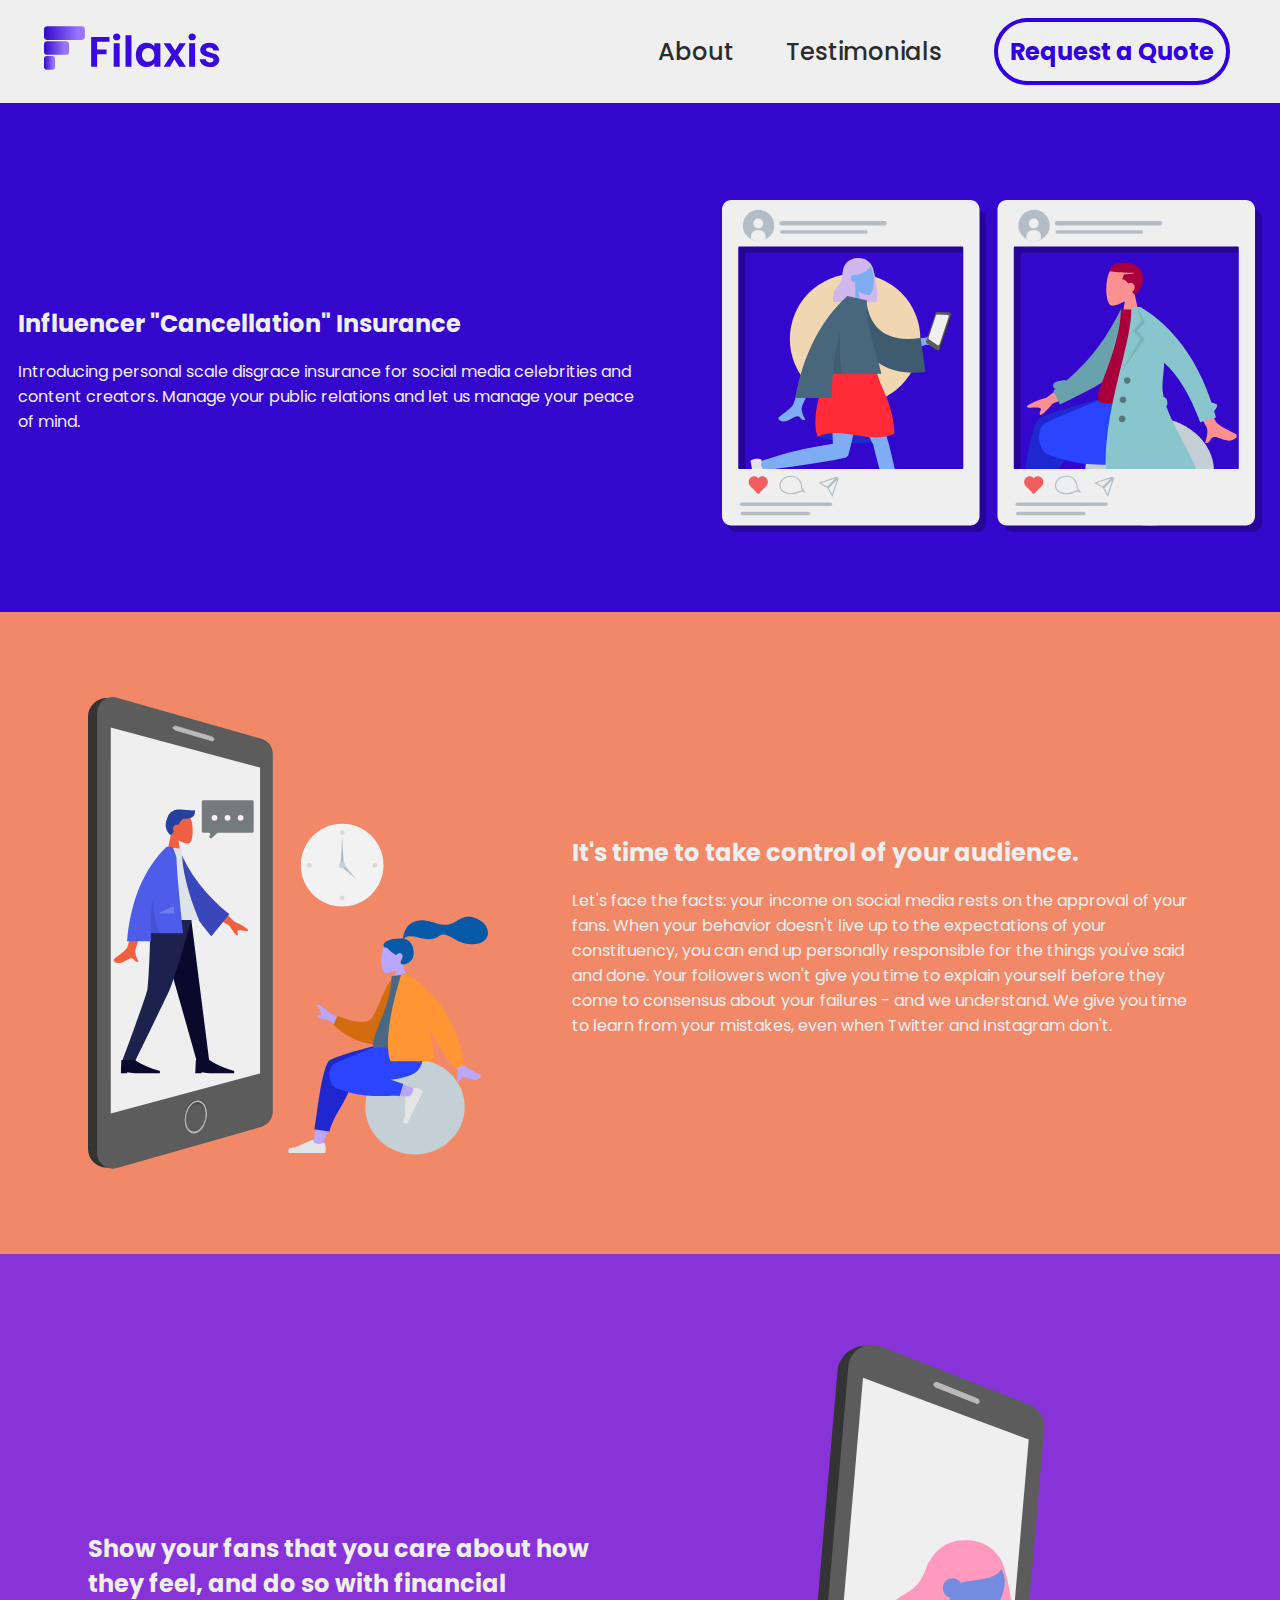
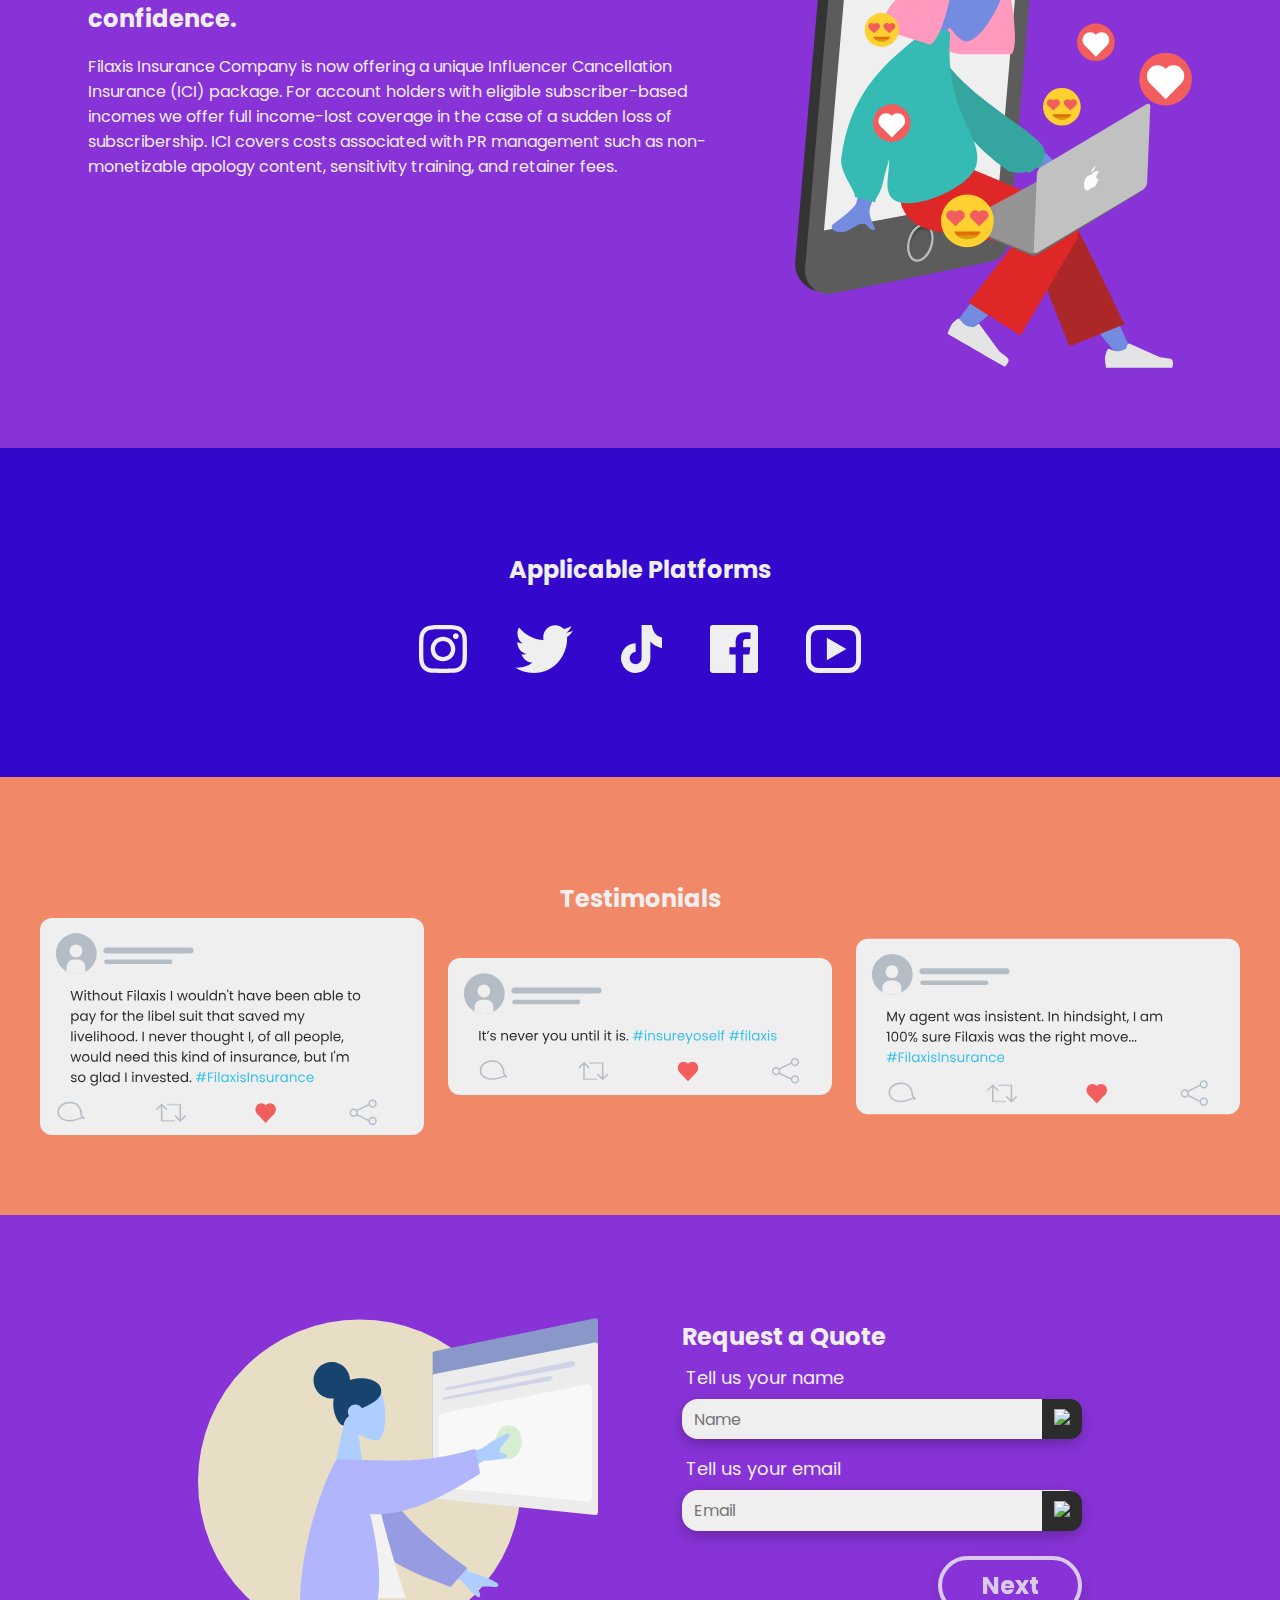
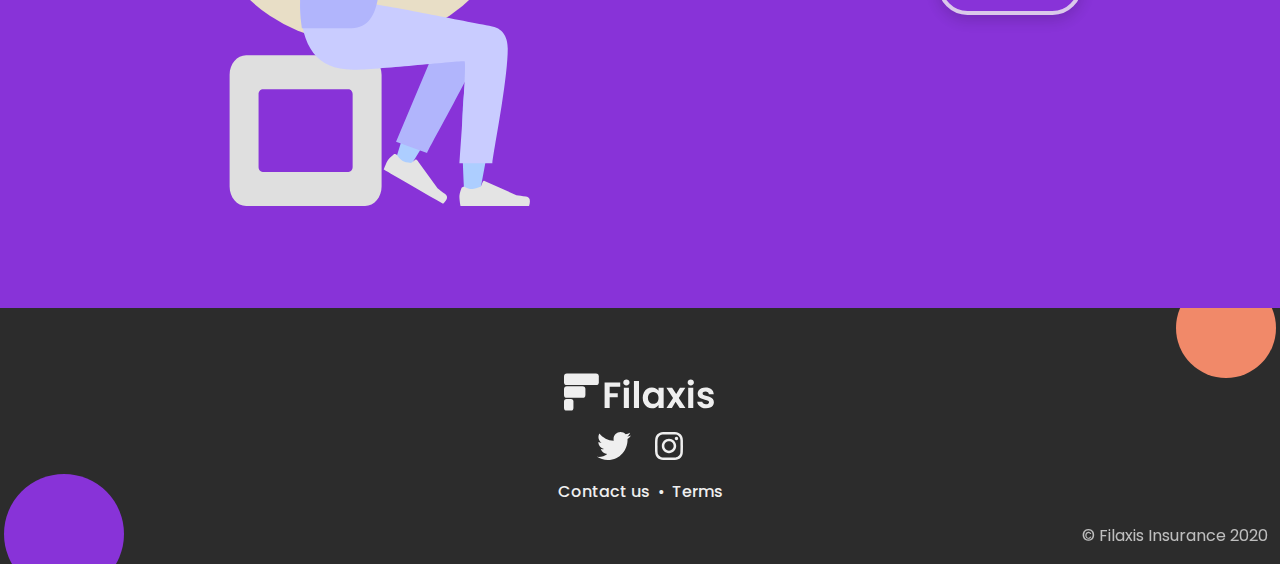
==== index.html @ cf5165d7 "holy shit" ====
<!doctype html>
<html>

<head>
  <link rel="stylesheet" href="./styles.css">
  </link>
  <style>
    @import url('https://fonts.googleapis.com/css2?family=Poppins:wght@500;700&display=swap');
  </style>
  <link rel="stylesheet" href="https://cdnjs.cloudflare.com/ajax/libs/font-awesome/4.7.0/css/font-awesome.min.css">
  <link rel="icon" href="./assets/filaxis-small.svg">
  <script>

    function mailform() {
      const url = "https://script.google.com/macros/s/AKfycbx-DA4YfjmJhiox74DpDT7400fUiCxSXnnNeHVW1geBMWNdnReCHrh7mg/exec"
      const form = document.forms['email-form'];
      const submit = document.getElementById('submit')

      form.addEventListener('submit', e => {
        e.preventDefault();
        document.getElementById('loader').style.display = '';
        submit.style.opacity = '0';
        submit.style.cursor = 'auto'
        submit.disabled = true
        const sminfo = document.getElementById('sminfo')
        sminfo.style.opacity = "60%"
        sminfo.style.pointerEvents = 'none'
        document.getElementById('email').style.opacity = "60%"
        document.getElementById('email').style.pointerEvents = "none"

        fetch(url, { method: 'POST', body: new FormData(form) })
          .then(response => {
            console.log('Success', response);
            document.getElementById('thanks').style.opacity = '100%';
            document.getElementById('loader').style.display = 'none';

          })
          .catch(error => console.error('Error!', error.message))
      });
    }


    function formbtnclick(id) {
      const ta = document.getElementById(id)
      const taAdd = document.getElementById(id + "_plus")
      const taIcon = document.getElementById(id + "_icon")

      ta.style.maxWidth === "0px" ? ta.style.maxWidth = "360px" : ta.style.maxWidth = "0px";
      ta.style.opacity === "0" ? ta.style.opacity = "100%" : ta.style.opacity = "0%";
      ta.style.pointerEvents === "none" ? ta.style.pointerEvents = "" : ta.style.pointerEvents = "none"
      taIcon.style.right !== "0px" ? taIcon.style.right = "0px" : taIcon.style.right = "300px";
      taIcon.style.opacity === "0" ? taIcon.style.opacity = "100%" : taIcon.style.opacity = "0%";

      const src = taAdd.src.toString();
      src.includes("add-circle.svg") ? taAdd.src = "assets/remove-circle.svg" : taAdd.src = "assets/add-circle.svg"

    }

    function formnext(e) {
      e.preventDefault()
      const nameinfo = document.getElementById('nameinfo')
      const form = document.forms['email-form']
      const name = document.getElementById('name')
      const email = document.getElementById('email')

      const next = document.getElementById('next')

      if (!name.checkValidity() || !email.checkValidity()) {
        return false
      }
      const sminfo = document.getElementById('sminfo')
      const submitwrapper = document.getElementById('submitwrapper')
      nameinfo.style.display = 'none'
      sminfo.style.opacity = '100%'
      sminfo.style.pointerEvents = ''
      next.style.display = 'none'
      submitwrapper.style.display = ''
    }

    function checknextvalid() {
      const form = document.forms['email-form']
      const name = document.getElementById('name')
      const email = document.getElementById('email')
      const tw = document.getElementById('tw')
      const inst = document.getElementById('in')
      const tik = document.getElementById('tik')
      const fb = document.getElementById('fb')
      const yt = document.getElementById('yt')

      const next = document.getElementById('next')
      form.addEventListener("input", () => {
        next.disabled = !(name.checkValidity() && email.checkValidity())
        submit.disabled = (tw.value.length == 0 && inst.value.length == 0 && tik.value.length == 0 && fb.value.length == 0 && yt.value.length == 0)
      });

    }

    window.addEventListener('DOMContentLoaded', () => { checknextvalid(); mailform() })

  </script>

  <title>Filaxis Insurance</title>
  <meta name="viewport" content="width=device-width, initial-scale=1.0">
</head>

<body>
  <div class="header"> <a href="/"><img class="logo" src="assets/Filaxis.svg"></a>

    <div class="spacer"></div>

    <div class="navlinks">
      <a href="#about">
        <h2>About</h2>
      </a>
      <a href="#testimonials">
        <h2>Testimonials</h2>
      </a>
      <a href="#quote">
        <h2 class="quote">Request a Quote</h2>
      </a>
    </div>
    <!--mobile nav menu-->
    <nav>
      <input type="checkbox" id="menu-toggle" />
      <label for="menu-toggle" class="hamburger">
        <div id="nav-icon3">
          <span></span>
          <span></span>
          <span></span>
          <span></span>
        </div>
      </label>
      <div class="nav-mobile">
        <a href="#about">
          <h2>About</h2>
        </a>
        <a href="#testimonials">
          <h2>Testimonials</h2>
        </a>
        <a href="quote">
          <h2>Request a Quote</h2>
        </a>
      </div>
    </nav>
  </div>
  <div class="page">



    <a id="about" class="bigSection">
      <div class="section first">
        <div class="text-block">
          <h3>Influencer "Cancellation" Insurance</h3>
          <p>Introducing personal scale disgrace insurance for social media celebrities and content creators.
            Manage your public relations and let us manage your peace of mind.</p>
        </div>
        <img src="assets/argh.svg" class="kawaii first">
      </div>

      <div class="section coral">

        <img src="assets/kawaii2.svg" class="kawaii mirror">
        <div class="text-block">

          <h3>It's time to take control of your audience.</h3>
          <p>Let's face the facts: your income on social media rests on the approval of your fans. When your behavior
            doesn't live up to the expectations of your constituency, you can end up personally responsible for the
            things you've said and done. Your followers won't give you time to explain yourself before they come to
            consensus
            about your failures - and we understand. We give you time to learn from your mistakes, even when Twitter
            and
            Instagram don't. </p>
        </div>
      </div>
      <div class="section purple">
        <div class="text-block">
          <h3>Show your fans that you care about how they feel, and do so with financial confidence. </h3>
          <p>Filaxis Insurance Company is now offering a unique Influencer Cancellation Insurance (ICI) package. For
            account holders with eligible subscriber-based incomes we offer full income-lost coverage in the case of a
            sudden
            loss of subscribership. ICI covers costs associated with PR management such as non-monetizable apology
            content, sensitivity training, and retainer fees. </p>
        </div>
        <img src="assets/kawaii3.svg" class="kawaii">
      </div>
    </a>
    <div class="section blue">
      <div class="platforms">
        <h3>Applicable Platforms</h3>
        <div class="logo-row">
          <img src="assets/insta.svg" title="Instagram">
          <img src="assets/twitter.svg" title="Twitter">
          <img src="assets/tik-tok.svg" title="TikTok">
          <img src="assets/facebook.svg" title="Facebook">
          <img src="assets/youtube.svg" title="YouTube">
        </div>
      </div>
    </div>

    <a class="bigSection" id="testimonials">
      <div class="section coral">
        <div class="platforms">
          <h3>Testimonials</h3>
          <div class="test">
            <img src=assets/test1.svg class="tm">

            <img src=assets/test2.svg class="tm">

            <img src=assets/test3.svg class="tm">
          </div>
        </div>
      </div>
    </a>

    <a class="bigSection" id="quote">
      <div class="section purple second">
        <img src="assets/kawaii4.svg" class="kawaii mirror">
        <div class="text-block" style="position: relative;">
          <h3>Request a Quote</h3>
          <form name="email-form" class="form">

            <div class="name-info" id="nameinfo">
              <p>Tell us your name</p>
              <div class="sm-wrapper">
                <textarea type="text" id="name" name="name" required placeholder="Name"></textarea><br>

                <img src="assets/user.svg" class="sm-icon" style="right:0">
              </div>


              <p>Tell us your email</p>
              <div class="sm-wrapper">
                <input type="email" id="email" name="email" required placeholder="Email"></input>

                <img src="assets/email.svg" class="sm-icon" style="right:0">

              </div>
            </div>

            <div class="sm-info" style="opacity: 0; pointer-events: none;" id="sminfo">
              <div class="sm-big-wrapper">
                <div class="sm-label">Twitter</div>
                <div class="sm-wrapper">
                  <img src="assets/add-circle.svg" class="sm-plus" id="tw_plus" onclick="formbtnclick('tw')">
                  <textarea type="text" id="tw" name="tw" maxlength="40"
                    style="max-width:0; opacity: 0; pointer-events: none;"></textarea>
                  <img src="assets/twitter.svg" class="sm-icon" id="tw_icon" style="right:300px; opacity:0;">
                </div>

                <div class="sm-label">Instagram</div>
                <div class="sm-wrapper">

                  <img src="assets/add-circle.svg" class="sm-plus" id="in_plus" onclick="formbtnclick('in')">
                  <textarea type="text" id="in" name="in" maxlength="40"
                    style="max-width:0; opacity: 0; pointer-events: none;"></textarea>

                  <img src="assets/insta.svg" class="sm-icon" id="in_icon" style="right:300px; opacity:0;">
                </div>

                <div class="sm-label">TikTok</div>
                <div class="sm-wrapper">

                  <img src="assets/add-circle.svg" class="sm-plus" id="tik_plus" onclick="formbtnclick('tik')">
                  <textarea type="text" id="tik" name="tik" maxlength="40"
                    style="max-width:0; opacity: 0; pointer-events: none;"></textarea>

                  <img src="assets/tik-tok.svg" class="sm-icon" id="tik_icon" style="right:300px; opacity:0;">
                </div>

                <div class="sm-label">Facebook</div>
                <div class="sm-wrapper">
                  <img src="assets/add-circle.svg" class="sm-plus" id="fb_plus" onclick="formbtnclick('fb')">
                  <textarea type="text" id="fb" name="fb" maxlength="50"
                    style="max-width:0; opacity: 0; pointer-events: none;"></textarea>

                  <img src="assets/facebook-quote.svg" class="sm-icon" id="fb_icon" style="right:300px; opacity:0;">
                </div>

                <div class="sm-label">YouTube</div>
                <div class="sm-wrapper">

                  <img src="assets/add-circle.svg" class="sm-plus" id="yt_plus" onclick="formbtnclick('yt')">
                  <textarea type="text" id="yt" name="yt" maxlength="40"
                    style="max-width:0; opacity: 0; pointer-events: none;"></textarea>

                  <img src="assets/youtube.svg" class="sm-icon" id="yt_icon" style="right:300px; opacity:0;">
                </div><br>
              </div>
            </div>

            <button class="next" onclick="formnext(event)" id="next" disabled>Next</button>

            <div class="button-wrapper" style="display: none" id='submitwrapper'>
              <div class="loader" id="loader" style="display:none"></div>

              <button class="submit" id="submit" type="submit" disabled>Submit </button>
              <div id="thanks" class="success" style="opacity: 0;">
                Thanks! We'll be in touch.
              </div>
            </div>



          </form>

        </div>
      </div>
    </a>
  </div>
  <div class="footer">
    <div class="logosocials">
      <img src="assets/footer_logo.svg" class="footer-logo">
      <div class="socialsrow">
        <a href="http://twitter.com/FilaxisInc" target="_blank"><img src="assets/twitter.svg" class="social"></a>
        <a href="http://instagram.com/FilaxisInc" target="_blank"><img src="assets/insta.svg" class="social"></a>
      </div>

    </div>
    <div class="links">
      <a href="mailto:contact@filaxis.pro" class="link">Contact us</a>
      <span>&nbsp; &#x2022; &nbsp;</span>
      <a href="/terms" class="link"> Terms</a>
    </div>
    <div class="circle"></div>
    <div class="circle2"></div>
    <p class="copyright"> &#169 Filaxis Insurance 2020</p>
  </div>

</body>

</html>
---- styles.css ----
body {
  display: flex;
  flex-flow: column nowrap;
  align-content: center;
  background-color: #efefef;
  margin: 0;
  padding: 0;
  font-family: "Poppins", sans-serif;
}
.page {
  align-content: center;
  display: flex;
  flex-flow: column nowrap;
}

html {
  scroll-behavior: smooth;
}

.header {
  display: flex;
  flex-flow: row nowrap;
  position: fixed;
  left: 0;
  right: 0;
  top: 0;
  background-color: #efefef;
  padding: 24px;
  padding-top: 12px;
  padding-bottom: 12px;
  align-items: center;
  z-index: 1;
}

.header a {
  margin-right: 20px;
  margin-left: 20px;
}

.logo {
  height: 56px;
  width: auto;
}

.spacer {
  margin: auto;
}

.navlinks {
  display: flex;
  flex-flow: row nowrap;
  align-items: center;
}

h2 {
  font-family: "Poppins", sans-serif;
  margin: 6px;
  font-size: 24px;
  font-weight: 500;
  color: #2c2c2c;
}

a {
  text-decoration: none;
}

a:visited {
}

h5 {
  color: #efefef;
  text-align: center;
  font-family: "Poppins", sans-serif;
}

.terms-block {
  padding-top: 140px;
  display: flex;
  flex-flow: column nowrap;
  align-items: center;
  width: 100%;
  background-color: #2c2c2c;
}

.terms-text {
  font-family: "Poppins", sans-serif;
  font-size: 12px;
  margin: 0 auto;
  color: #efefef;
  max-width: 800px;
}
.quote {
  border-radius: 48px;
  border: 4px #3100e0 solid;
  padding: 12px;
  font-weight: 700;
  color: #3100e0;
}

.quote:hover {
  background-color: #3100e0;
  color: #efefef;
}

hr {
  height: 2px;
  background-color: #2c2c2c;
  width: 100%;
  padding: 0;
  margin: 0;
}

.bigSection {
  text-decoration: none;
  align-content: center;
  align-items: center;
  display: flex;
  flex-flow: column;
}

.section {
  display: flex;
  flex-flow: row nowrap;
  padding-top: 80px;
  align-items: center;
  justify-content: center;
  padding-bottom: 80px;
  width: 100%;
  color: #efefef;
}

.section.first {
  padding-top: 200px;
  background-color: #3308cc;
  color: #efefef;
  background-color: #3308cc;
}

.text-block {
  display: inline-block;
  height: min-content;
}
.section.purple {
  background-color: rgb(136, 51, 216);
  padding-top: 80px;
  position: relative;
}

.form {
  position: relative;
  padding-top: 8px;
  height: 464px;
  width: 400px;
}

.next {
 border: 4px #efefef solid;
  background-color: transparent;
  font-family: "Poppins", sans-serif;
  padding: 8px;
  padding-left: 24px;
  padding-right: 24px;
  border-radius: 36px;
  width: 144px;
  color: #efefef;
  font-weight: 700;
  font-size: 24px;
  cursor: pointer;
  transition: opacity 300ms ease-in-out;
  z-index: 1;
  box-shadow: rgba(0, 0, 0, 0.2) 0px 5px 15px;
  position: absolute;
  top: 200px;
  right: 0;
}

.next:hover {
  background-color: #efefef;
  color: rgb(136, 51, 216);

  box-shadow: rgba(0, 0, 0, 0.4) 0px 5px 15px;
}

.name-info {
  position: absolute;
  left: 0;
  top: 0;
}

.sm-info {
  position: absolute;
  left: 0;
  top: 0;
}

.section.blue {
  background-color: #3308cc;
  padding-top: 80px;
}

.section.coral {
  background-color: rgb(241, 137, 105);
  padding-top: 80px;
}

.section.last {
  background-color: #efefef;
}

.test {
  display: flex;
  flex-flow: row nowrap;
  width: 100%;
  align-content: center;
  justify-content: center;
}

.tm {
  width: 30%;
  height: auto;
}

.tm:nth-child(2) {
  padding-left: 24px;
  padding-right: 24px;
}

textarea {
  display: inline-block;
  box-sizing: border-box;
  padding: 8px 12px;
  font-size: 16px;
  font-family: "Poppins", sans-serif;
  border: none;
  resize: none;
  transition: opacity 500ms ease-in-out, max-width 500ms ease-in-out;
  height: 40px;
  background-color: #efefef;
  border-radius: 16px;
  box-shadow: rgba(0, 0, 0, 0.25) 0px 5px 15px;
  position: relative;
  width: 100%;
}

input {
  display: inline-block;
  width: 400px;
  box-sizing: border-box;
  padding: 8px 12px;
  font-size: 16px;
  font-family: "Poppins", sans-serif;
  border: none;
  resize: none;
  background-color: #efefef;
  border-radius: 16px;

  box-shadow: rgba(0, 0, 0, 0.25) 0px 5px 15px;
}

.sm-wrapper {
  width: 100%;
  display: flex;
  flex-flow: row nowrap;
  align-items: center;
  align-content: center;
  position: relative;
  margin-bottom: 8px;
  width: 400px;
}


.sm-plus {
  height: 28px;
  width: auto;
  margin-right: 12px;
  cursor: pointer;
  border-radius: 50%;
}

.sm-icon {
  height: 20px;
  width: auto;
  background-color: #2c2c2c;
  padding: 10px 12px;
  position: absolute;
  border-top-right-radius: 12px;
  border-bottom-right-radius: 12px;
  transition: right 500ms ease-in-out, opacity 500ms ease-in-out;
}

.sm-label {
  font-size: 16px;
}


input:focus, textarea:focus {


  box-shadow: rgba(0, 0, 0, 0.5) 0px 5px 15px;
}

.form p {
  margin: 0;
  padding: 8px 4px;
  font-size: 18px;
  
}

.sm-wrapper p {
  margin-right: 12px;
}

.submit {
  border: 4px #efefef solid;
  background-color: transparent;
  font-family: "Poppins", sans-serif;
  padding: 8px;
  padding-left: 24px;
  padding-right: 24px;
  border-radius: 36px;
  align-self: flex-end;
  width: 144px;
  color: #efefef;
  font-weight: 700;
  font-size: 24px;
  position: absolute;
  right: 0;
  cursor: pointer;
  transition: opacity 300ms ease-in-out;
  z-index: 1;

  box-shadow: rgba(0, 0, 0, 0.2) 0px 5px 15px;
  bottom: 0px;
  right: 0;
}

.submit:hover {
  background-color: #efefef;
  color: rgb(136, 51, 216);

  box-shadow: rgba(0, 0, 0, 0.4) 0px 5px 15px;
}

.submit:disabled {
  opacity: 80%;
  pointer-events: none;
}


.footer {
  background-color: #2c2c2c;
  color: #efefef;
  display: flex;
  flex-flow: column nowrap;
  padding: 60px 30%;
  align-items: center;
  position: relative;
  justify-content: space-between;
  overflow: hidden;
}

.social {
  height: 28px;
  width: auto;
}

.circle {
  position: absolute;
  top: -30px;
  right: 4px;
  width: 100px;
  height: 100px;
  border-radius: 50%;
  background-color: rgb(241, 137, 105);
}

.circle2 {
  position: absolute;
  bottom: -30px;
  left: 4px;
  width: 120px;
  height: 120px;
  border-radius: 50%;
  background-color: rgb(136, 51, 216);
}

.socialsrow a:first-child {
  margin-right: 24px;
}

.copyright {
  position: absolute;
  bottom: 0;
  right: 0;
  opacity: 75%;
  padding-right: 12px;
}

.logosocials {
  height: 100%;
  display: flex;
  flex-flow: column nowrap;
  align-items: center;
}

.socialsrow {
  display: flex;
  flex-flow: row nowrap;
}
.footer-logo {
  height: 48px;
  width: auto;
  padding-bottom: 16px;
}

.links {
  display: flex;
  flex-flow: row nowrap;
  padding-top: 12px;
}

.link {
  font-size: 16px;
  font-weight: 500;
  padding: 0;
}

a[href^="mailto:"] {
  font-family: "Poppins", sans-serif;
  color: #efefef;
}

a {
  font-family: "Poppins", sans-serif;
  color: #efefef;
}

label {
  font-family: "Poppins", sans-serif;
  font-weight: 500;
  font-size: 20px;
}

.text-block p {
  max-width: min(800px, calc(50vw - 20px));
}

#menu-toggle,
.hamburger {
  display: none;
}

h3 {
  font-family: "Poppins", sans-serif;
  margin-bottom: 2px;
  font-size: 24px;
  display: inline-block;
  max-width: 40vw;
}

p {
  font-family: "Poppins", sans-serif;
  font-size: 16px;
  max-width: 500px;
}

.nav-mobile {
  display: none;
}

.filler-image {
  width: 600px;
  height: 400px;
  background-color: gray;
  margin-left: 84px;
}

.filler-image.mirror {
  margin-right: 84px;
  margin-left: unset;
}

h4 {
  font-family: "Poppins", sans-serif;
  font-size: 24px;
}

.kawaii {
  width: min(400px, calc(50vw - 160px));
  height: auto;
  margin-left: 84px;
}

.kawaii.first {
  width: min(600px, calc(50vw - 100px));
  height: auto;
}

.kawaii.mirror {
  margin-left: 0;
  margin-right: 84px;
}

.logo-row {
  display: flex;
  flex-flow: row;
  align-items: center;

  justify-content: center;
  padding-top: 12px;
}

.logo-row img {
  height: 48px;
  width: auto;
  padding: 24px;
}

.platforms {
  display: flex;
  flex-flow: column;
  align-items: center;
  width: 100%;
}

.button-wrapper {
  display: grid;
  margin-top: 24px;
  height: 48px;
position: absolute;
  bottom: 0;
  right: 0;
  width: 100%;
}

.next:disabled {
  opacity: 80%;
  pointer-events: none;
}


.loader,
.loader:before,
.loader:after {
  border-radius: 50%;
  width: 2.5em;
  height: 2.5em;
  -webkit-animation-fill-mode: both;
  animation-fill-mode: both;
  -webkit-animation: load7 1.8s infinite ease-in-out;
  animation: load7 1.8s infinite ease-in-out;
  margin-top: 10px;

  color: #efefef;
}
.loader {
  font-size: 10px;
  position: relative;
  -webkit-transform: translateZ(0);
  -ms-transform: translateZ(0);
  transform: translateZ(0);
  -webkit-animation-delay: -0.16s;
  animation-delay: -0.16s;

  position: absolute;
  top: -24px;
  right: 60px;
}
.loader:before,
.loader:after {
  content: "";
  position: absolute;
  top: 0;
  margin-top: 0;
}
.loader:before {
  left: -3.5em;
  -webkit-animation-delay: -0.32s;
  animation-delay: -0.32s;
}
.loader:after {
  left: 3.5em;
}

.success {
  position: absolute;
  right: 0;
  font-size: 24px;
  padding: 0;
  transition: opacity 300ms ease-in-out;
  z-index: 0;
}
@-webkit-keyframes load7 {
  0%,
  80%,
  100% {
    box-shadow: 0 2.5em 0 -1.3em;
  }
  40% {
    box-shadow: 0 2.5em 0 0;
  }
}
@keyframes load7 {
  0%,
  80%,
  100% {
    box-shadow: 0 2.5em 0 -1.3em;
  }
  40% {
    box-shadow: 0 2.5em 0 0;
  }
}

@media only screen and (max-width: 900px) {
  .section {
    flex-flow: column nowrap;
    justify-items: center;
    max-width: 100%;
    align-content: center;
    padding-top: 40px;
    padding-bottom: 40px;
  }

  .section.coral {
    flex-flow: column-reverse;
  }

  .section.purple.second {
    flex-flow: column-reverse;
  }

  .section:first-child {
    padding-top: 84px;
  }

  .section.purple,
  .section.coral,
  .section.blue {
    padding-top: 40px;
  }

  .circle {
    width: 60px;
    height: 60px;
    top: -20px;
  }
  .circle2 {
    width: 80px;
    height: 80px;
    bottom: -30px;
  }

  .filler-image {
    margin-left: 0;
    width: 100%;
    height: 400px;
  }

  .kawaii,
  .kawaii.mirror,
  .kawaii.first {
    width: 50%;
    height: auto;
    margin: 0;
  }

  .kawaii.first {
    width: 80%;
    height: auto;
  }

  .section:last-child {
    max-width: 100%;
  }

  .text-block {
    padding: 20px;
  }

  textarea {
    max-width: 100%;
  }

  .filler-image.mirror {
    margin-right: 0;
  }

  h3 {
    font-size: 20px;
  }
  h4 {
    font-size: 20px;
  }
  .text-block p {
    font-size: 16px;
    max-width: unset;
  }
  p {
    font-size: 16px;
  }
  h3 {
    max-width: 100%;
  }

  .footer {
    padding: 40px 10%;
  }

  .footer-logo {
    height: 32px;
  }
  .social {
    height: 24px;
  }

  .links {
    padding-top: 8px;
  }

  .link {
    font-size: 14px;
  }
  .header {
    padding: 12px;
  }

  .logo {
    height: 48px;
    width: auto;
  }

  .quote {
    margin: 0;
    padding: 0;
  }

  .text-block {
    max-width: 80%;
  }

  .logo-row {
    flex-flow: row wrap;
    max-width: 90%;
  }

  nav {
    flex: 1;
    display: flex;
    justify-content: center;
    align-items: flex-end;
    flex-direction: column;
    padding-right: 12px;
  }

  .navlinks {
    display: none;
  }

  .nav-mobile {
    display: none;
  }

  .terms-text {
    max-width: 90%;
  }

  label {
    font-size: 16px;
  }
  .submit {
    font-size: 20px;
  }

  .success {
    font-size: 20px;
  }

  .loader,
  .loader:after,
  .loader:before {
    font-size: 8px;
  }

  .loader {
    right: 36px;
  }

  .hamburger {
    display: flex;
    font-size: 36px;
    align-items: center;
    justify-items: center;
    justify-content: center;
  }

  .header a {
    margin-left: 8px;
    margin-right: 8px;
  }

  #menu-toggle:checked ~ .nav-mobile {
    display: flex;
    flex-direction: column;
    background-color: #efefef;
    border-radius: 4px;
    padding: 6px;
    position: absolute;
    top: calc(100% + 12px);

    box-shadow: rgba(0, 0, 0, 0.25) 0px 5px 15px;
  }

  #nav-icon3 {
    width: 36px;
    height: 25px;
    position: relative;
    margin: auto;
    align-content: center;
    align-items: center;
    -webkit-transform: rotate(0deg);
    -moz-transform: rotate(0deg);
    transform: rotate(0deg);
    -webkit-transition: 0.5s ease-in-out;
    -moz-transition: 0.5s ease-in-out;
    transition: 0.5s ease-in-out;
    cursor: pointer;
  }

  #nav-icon3 span {
    display: block;
    position: absolute;
    height: 4px;
    width: 100%;
    background: #3308cc;
    border-radius: 9px;
    opacity: 1;
    left: 0;
    -webkit-transform: rotate(0deg);
    -moz-transform: rotate(0deg);
    transform: rotate(0deg);
    -webkit-transition: 0.25s ease-in-out;
    -moz-transition: 0.25s ease-in-out;
    transition: 0.25s ease-in-out;
  }
  #nav-icon3 span:nth-child(1) {
    top: 0px;
  }

  #nav-icon3 span:nth-child(2),
  #nav-icon3 span:nth-child(3) {
    top: 10px;
  }

  #nav-icon3 span:nth-child(4) {
    top: 20px;
  }

  #menu-toggle:checked + .hamburger #nav-icon3 span:nth-child(1) {
    top: 10px;
    width: 0%;
    left: 50%;
  }

  #menu-toggle:checked + .hamburger #nav-icon3 span:nth-child(2) {
    -webkit-transform: rotate(45deg);
    -moz-transform: rotate(45deg);
    transform: rotate(45deg);
  }

  #menu-toggle:checked + .hamburger #nav-icon3 span:nth-child(3) {
    -webkit-transform: rotate(45deg);
    -moz-transform: rotate(45deg);
    transform: rotate(-45deg);
  }

  #menu-toggle:checked + .hamburger #nav-icon3 span:nth-child(4) {
    top: 10px;
    width: 0%;
    left: 50%;
  }

  .nav-mobile h2 {
    font-size: 20px;
    padding: 6px;
  }
  .test {
    flex-flow: column;
    align-items: center;
  }

  .tm {
    width: 80%;
    height: auto;
    padding-top: 16px;
  }
}
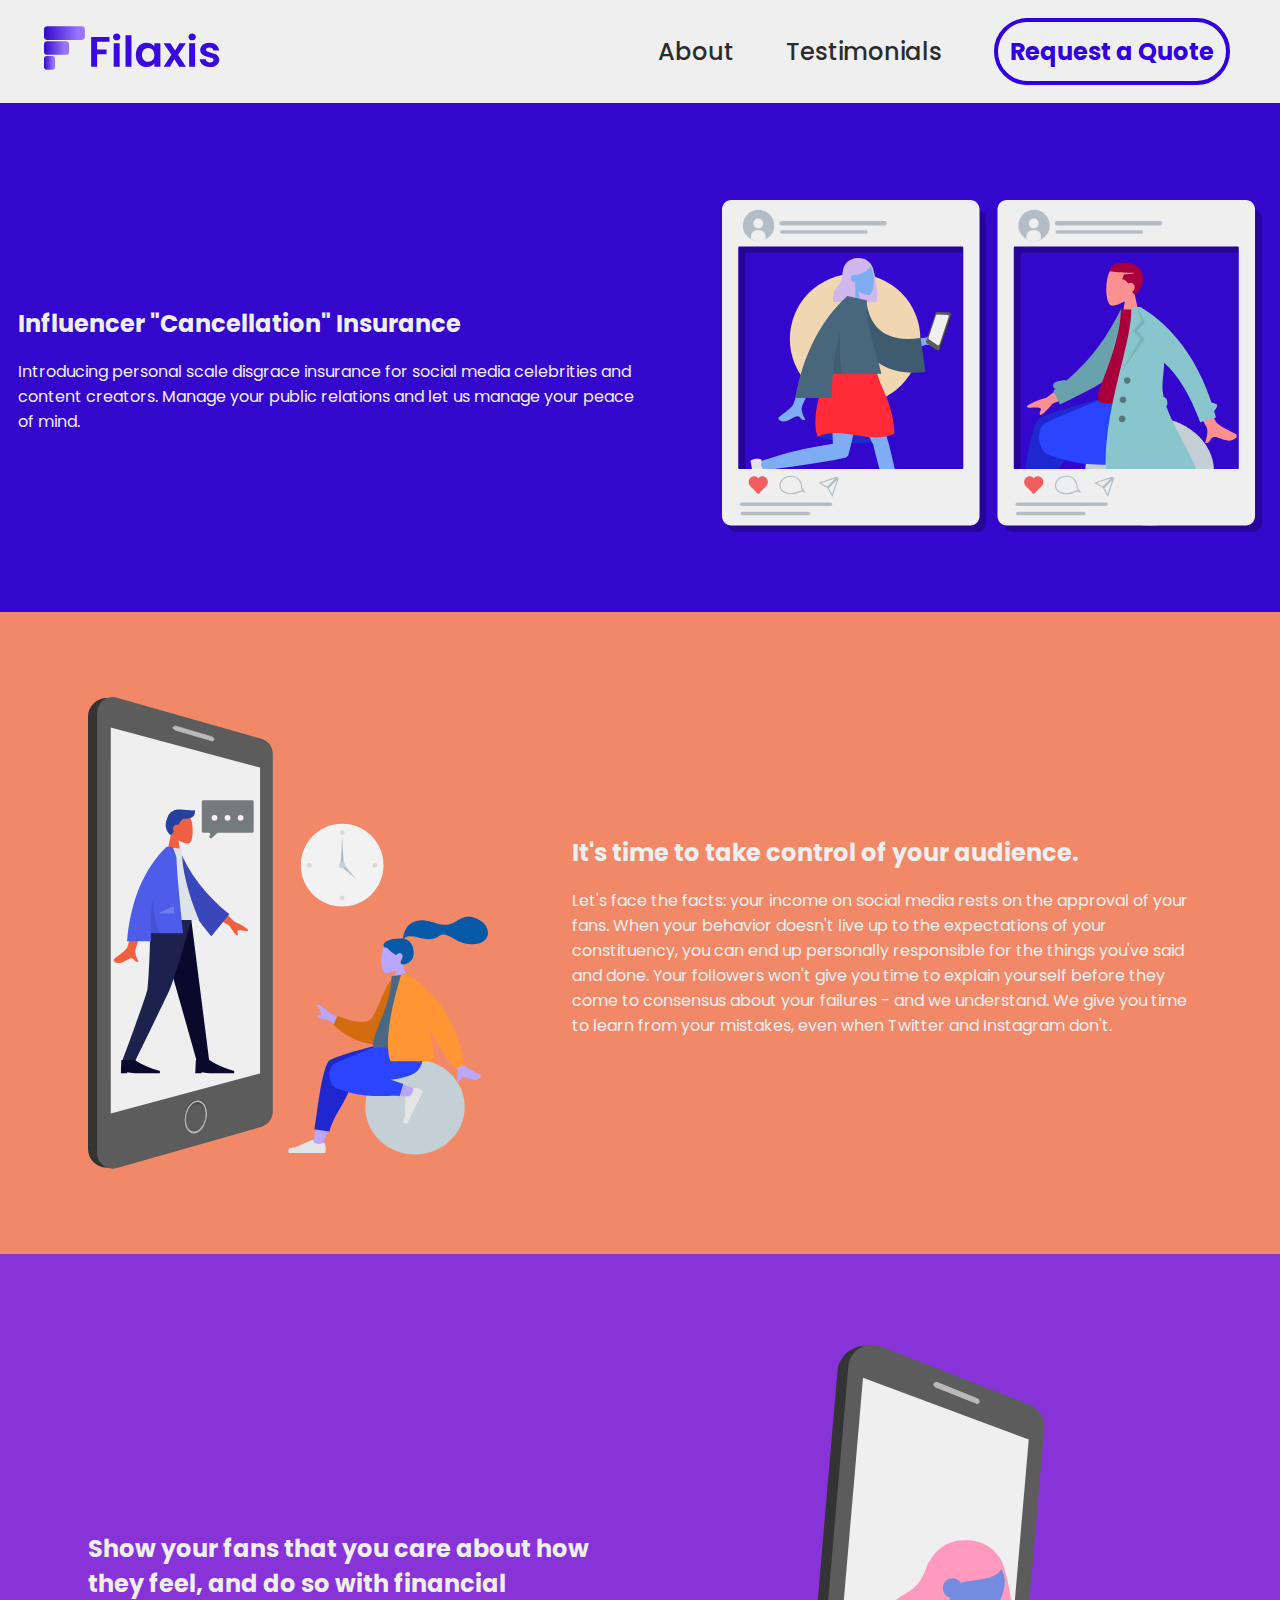
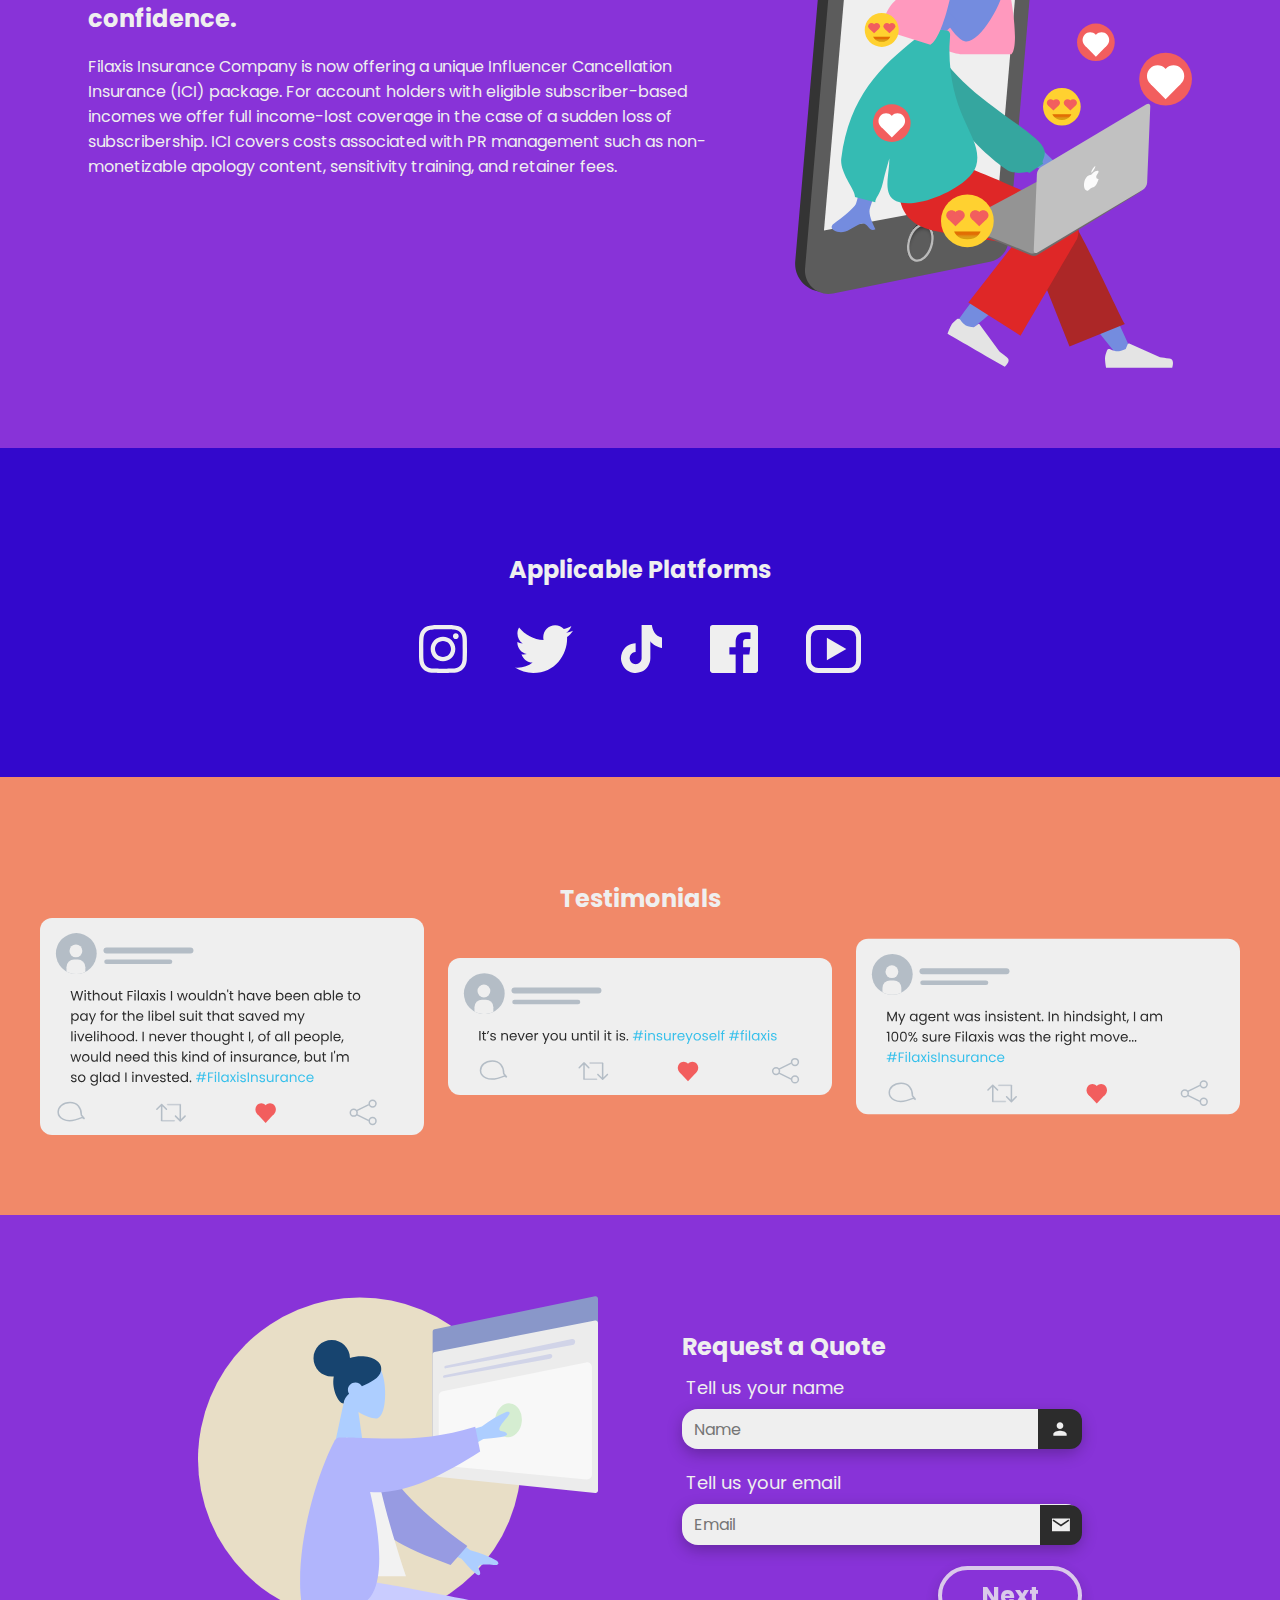
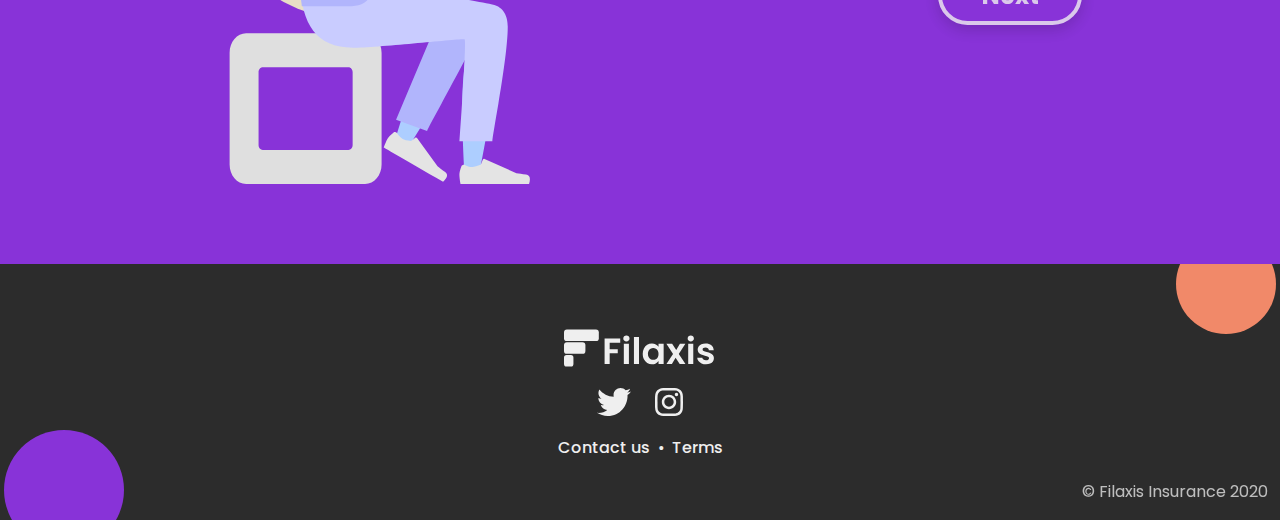
==== commit d18627a0: "mobile scaling" ====
--- a/index.html
+++ b/index.html
@@ -40,21 +40,6 @@
     }
 
 
-    function formbtnclick(id) {
-      const ta = document.getElementById(id)
-      const taAdd = document.getElementById(id + "_plus")
-      const taIcon = document.getElementById(id + "_icon")
-
-      ta.style.maxWidth === "0px" ? ta.style.maxWidth = "360px" : ta.style.maxWidth = "0px";
-      ta.style.opacity === "0" ? ta.style.opacity = "100%" : ta.style.opacity = "0%";
-      ta.style.pointerEvents === "none" ? ta.style.pointerEvents = "" : ta.style.pointerEvents = "none"
-      taIcon.style.right !== "0px" ? taIcon.style.right = "0px" : taIcon.style.right = "300px";
-      taIcon.style.opacity === "0" ? taIcon.style.opacity = "100%" : taIcon.style.opacity = "0%";
-
-      const src = taAdd.src.toString();
-      src.includes("add-circle.svg") ? taAdd.src = "assets/remove-circle.svg" : taAdd.src = "assets/add-circle.svg"
-
-    }
 
     function formnext(e) {
       e.preventDefault()
@@ -238,52 +223,44 @@
             </div>
 
             <div class="sm-info" style="opacity: 0; pointer-events: none;" id="sminfo">
+
+              <p>Tell us any social media</p>
               <div class="sm-big-wrapper">
-                <div class="sm-label">Twitter</div>
-                <div class="sm-wrapper">
-                  <img src="assets/add-circle.svg" class="sm-plus" id="tw_plus" onclick="formbtnclick('tw')">
+                <div class="sm-wrapper">
                   <textarea type="text" id="tw" name="tw" maxlength="40"
-                    style="max-width:0; opacity: 0; pointer-events: none;"></textarea>
-                  <img src="assets/twitter.svg" class="sm-icon" id="tw_icon" style="right:300px; opacity:0;">
+                   placeholder="Twitter" ></textarea>
+                  <img src="assets/twitter.svg" class="sm-icon" id="tw_icon" >
                 </div>
 
-                <div class="sm-label">Instagram</div>
-                <div class="sm-wrapper">
-
-                  <img src="assets/add-circle.svg" class="sm-plus" id="in_plus" onclick="formbtnclick('in')">
-                  <textarea type="text" id="in" name="in" maxlength="40"
-                    style="max-width:0; opacity: 0; pointer-events: none;"></textarea>
-
-                  <img src="assets/insta.svg" class="sm-icon" id="in_icon" style="right:300px; opacity:0;">
+                <div class="sm-wrapper">
+
+                  <textarea type="text" id="in" name="in" maxlength="40" placeholder="Instagram"
+                    ></textarea>
+
+                  <img src="assets/insta.svg" class="sm-icon" id="in_icon" >
                 </div>
 
-                <div class="sm-label">TikTok</div>
-                <div class="sm-wrapper">
-
-                  <img src="assets/add-circle.svg" class="sm-plus" id="tik_plus" onclick="formbtnclick('tik')">
-                  <textarea type="text" id="tik" name="tik" maxlength="40"
-                    style="max-width:0; opacity: 0; pointer-events: none;"></textarea>
-
-                  <img src="assets/tik-tok.svg" class="sm-icon" id="tik_icon" style="right:300px; opacity:0;">
+                <div class="sm-wrapper">
+
+                  <textarea type="text" id="tik" name="tik" maxlength="40" placeholder="TikTok"
+                    ></textarea>
+
+                  <img src="assets/tik-tok.svg" class="sm-icon" id="tik_icon" >
                 </div>
 
-                <div class="sm-label">Facebook</div>
-                <div class="sm-wrapper">
-                  <img src="assets/add-circle.svg" class="sm-plus" id="fb_plus" onclick="formbtnclick('fb')">
-                  <textarea type="text" id="fb" name="fb" maxlength="50"
-                    style="max-width:0; opacity: 0; pointer-events: none;"></textarea>
-
-                  <img src="assets/facebook-quote.svg" class="sm-icon" id="fb_icon" style="right:300px; opacity:0;">
+                <div class="sm-wrapper">
+                  <textarea type="text" id="fb" name="fb" maxlength="50" placeholder="Facebook"
+                    ></textarea>
+
+                  <img src="assets/facebook-quote.svg" class="sm-icon" id="fb_icon">
                 </div>
 
-                <div class="sm-label">YouTube</div>
-                <div class="sm-wrapper">
-
-                  <img src="assets/add-circle.svg" class="sm-plus" id="yt_plus" onclick="formbtnclick('yt')">
-                  <textarea type="text" id="yt" name="yt" maxlength="40"
-                    style="max-width:0; opacity: 0; pointer-events: none;"></textarea>
-
-                  <img src="assets/youtube.svg" class="sm-icon" id="yt_icon" style="right:300px; opacity:0;">
+                <div class="sm-wrapper">
+
+                  <textarea type="text" id="yt" name="yt" maxlength="40" placeholder="YouTube"
+                    ></textarea>
+
+                  <img src="assets/youtube.svg" class="sm-icon" id="yt_icon" style=>
                 </div><br>
               </div>
             </div>
--- a/styles.css
+++ b/styles.css
@@ -149,7 +149,7 @@
 .form {
   position: relative;
   padding-top: 8px;
-  height: 464px;
+  height: 400px;
   width: 400px;
 }
 
@@ -264,17 +264,12 @@
   align-items: center;
   align-content: center;
   position: relative;
-  margin-bottom: 8px;
+  margin-bottom: 12px;
   width: 400px;
 }
 
-
-.sm-plus {
-  height: 28px;
-  width: auto;
-  margin-right: 12px;
-  cursor: pointer;
-  border-radius: 50%;
+.sm-big-wrapper .sm-wrapper {
+  margin-bottom: 20px;
 }
 
 .sm-icon {
@@ -285,11 +280,12 @@
   position: absolute;
   border-top-right-radius: 12px;
   border-bottom-right-radius: 12px;
-  transition: right 500ms ease-in-out, opacity 500ms ease-in-out;
+  right: 0;
 }
 
 .sm-label {
   font-size: 16px;
+  margin-left: 4px;
 }
 
 
@@ -328,7 +324,6 @@
   cursor: pointer;
   transition: opacity 300ms ease-in-out;
   z-index: 1;
-
   box-shadow: rgba(0, 0, 0, 0.2) 0px 5px 15px;
   bottom: 0px;
   right: 0;
@@ -669,6 +664,24 @@
     height: auto;
   }
 
+  .form {
+    width: calc(100vw - 72px);
+  }
+
+  .sm-wrapper {
+    max-width: calc(100vw - 72px);
+  }
+
+  .next, .submit {
+    font-size: 18px;
+    width: 120px;
+  }
+
+  
+  input {
+    max-width: 100%;
+  }
+
   .section:last-child {
     max-width: 100%;
   }
@@ -767,9 +780,7 @@
   label {
     font-size: 16px;
   }
-  .submit {
-    font-size: 20px;
-  }
+
 
   .success {
     font-size: 20px;
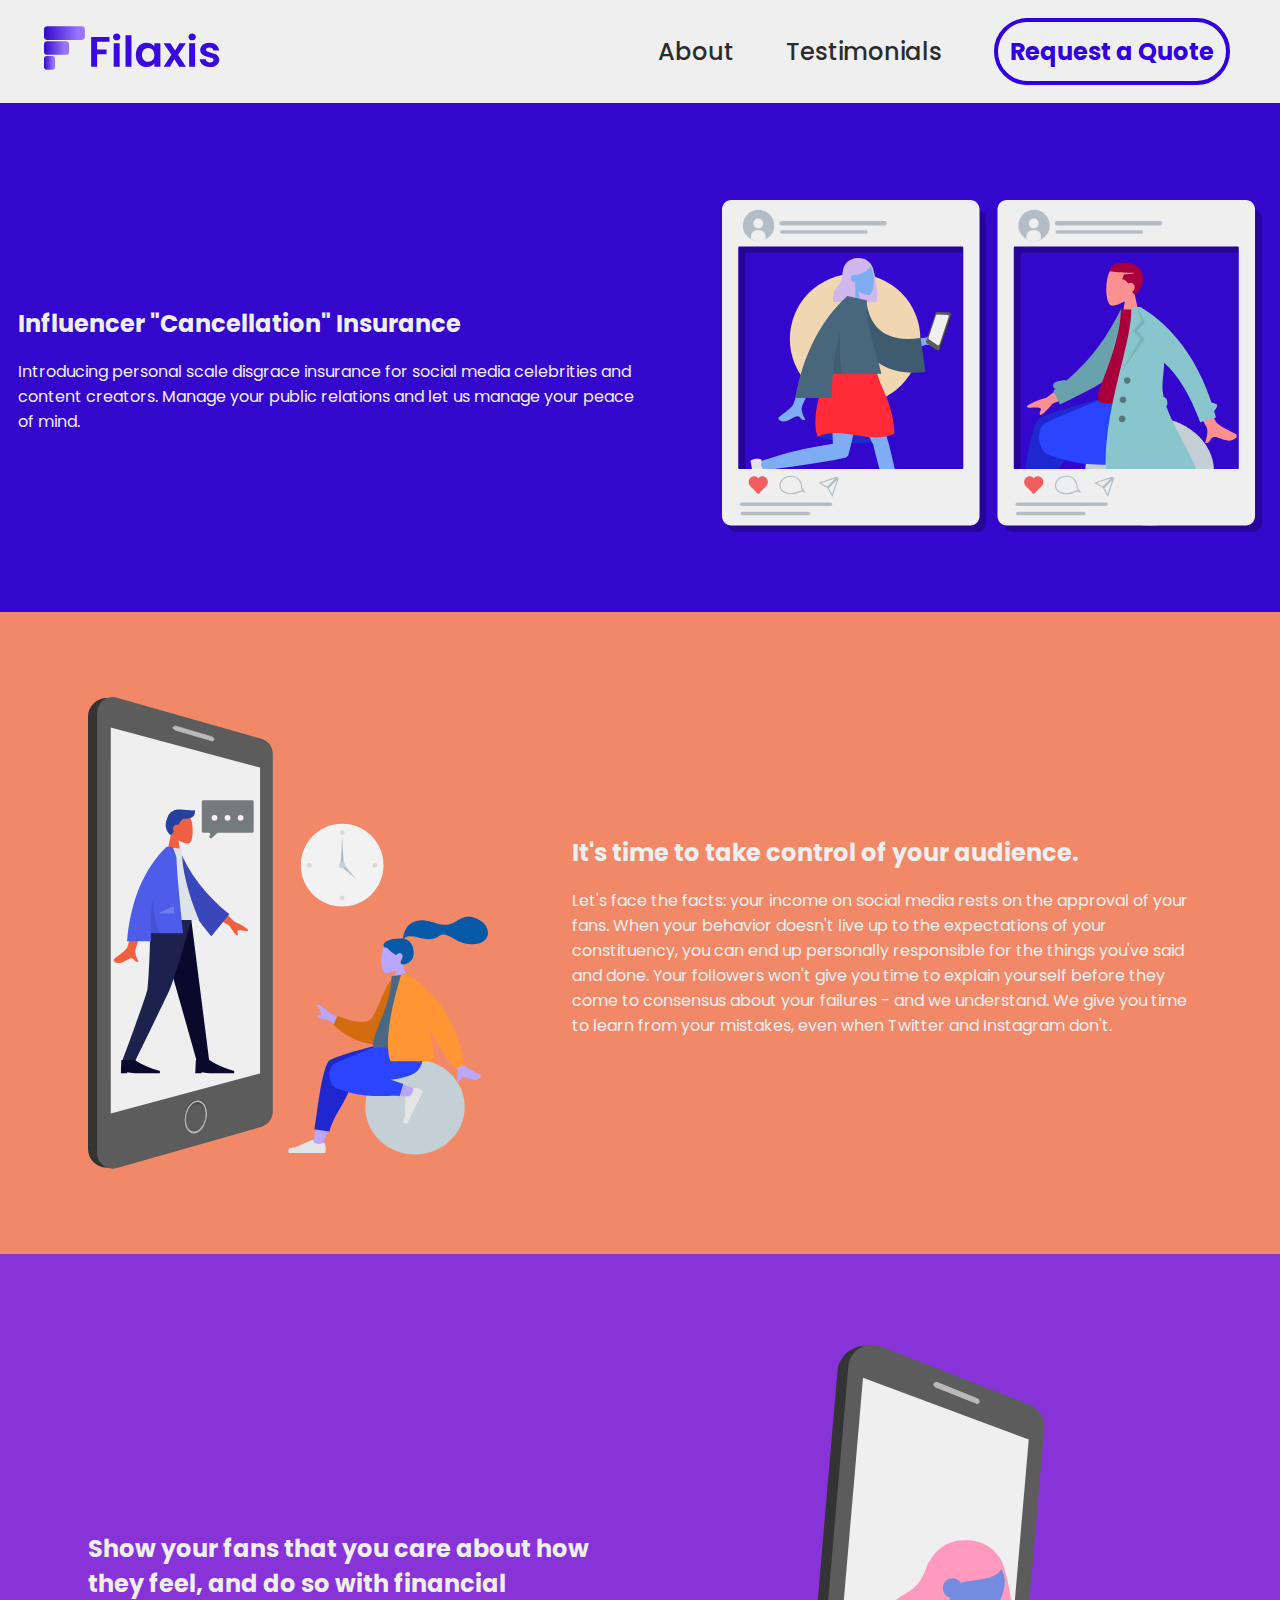
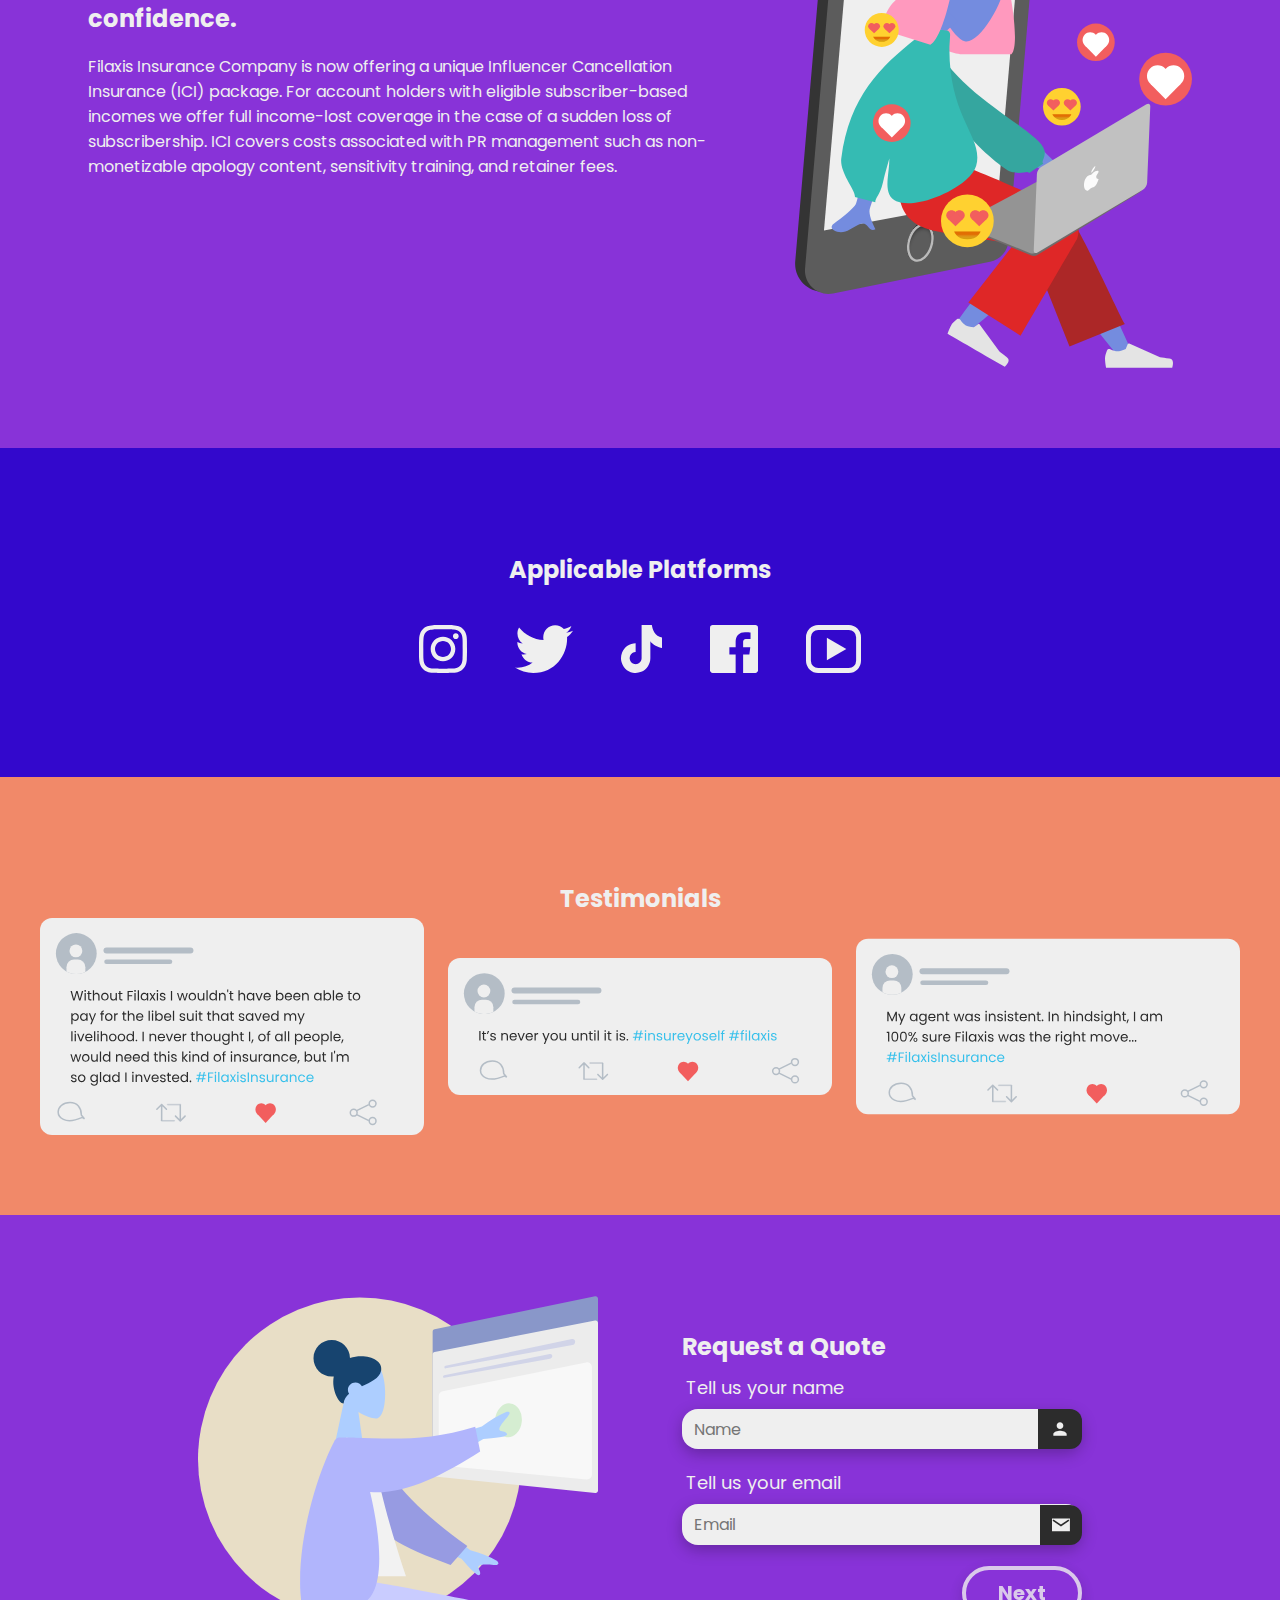
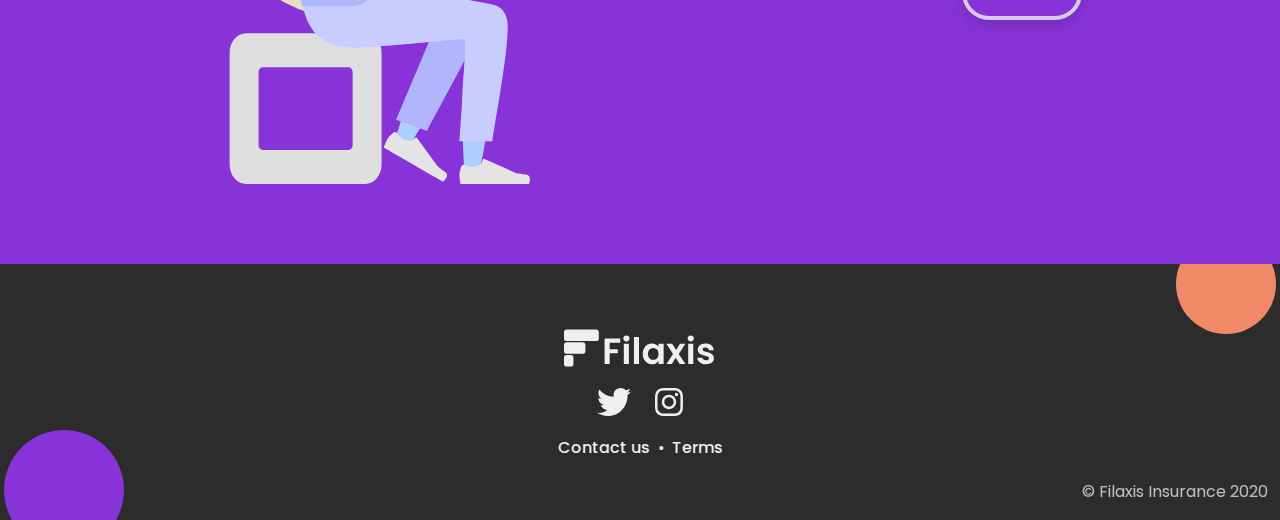
==== commit 4d280ad3: "back button boi" ====
--- a/index.html
+++ b/index.html
@@ -16,6 +16,8 @@
       const form = document.forms['email-form'];
       const submit = document.getElementById('submit')
 
+      const back = document.getElementById('back')
+
       form.addEventListener('submit', e => {
         e.preventDefault();
         document.getElementById('loader').style.display = '';
@@ -25,8 +27,8 @@
         const sminfo = document.getElementById('sminfo')
         sminfo.style.opacity = "60%"
         sminfo.style.pointerEvents = 'none'
-        document.getElementById('email').style.opacity = "60%"
-        document.getElementById('email').style.pointerEvents = "none"
+        back.style.display = 'none'
+
 
         fetch(url, { method: 'POST', body: new FormData(form) })
           .then(response => {
@@ -60,6 +62,52 @@
       sminfo.style.pointerEvents = ''
       next.style.display = 'none'
       submitwrapper.style.display = ''
+      const tw = document.getElementById('tw')
+      const inst = document.getElementById('in')
+      const tik = document.getElementById('tik')
+      const fb = document.getElementById('fb')
+      const yt = document.getElementById('yt')
+      tw.tabIndex = 1
+      inst.tabIndex = 2
+      tik.tabIndex = 3
+      fb.tabIndex = 4
+      yt.tabIndex = 5
+      submit.tabIndex = 6
+      email.tabIndex = 0
+      name.tabIndex = 0
+      next.tabIndex = 0
+    }
+
+    function formback(e) {
+      e.preventDefault()
+      const nameinfo = document.getElementById('nameinfo')
+      const form = document.forms['email-form']
+      const name = document.getElementById('name')
+      const email = document.getElementById('email')
+
+      const next = document.getElementById('next')
+
+      const sminfo = document.getElementById('sminfo')
+      const submitwrapper = document.getElementById('submitwrapper')
+      nameinfo.style.display = ''
+      sminfo.style.opacity = '0%'
+      sminfo.style.pointerEvents = 'none'
+      next.style.display = ''
+      submitwrapper.style.display = 'none'
+      const tw = document.getElementById('tw')
+      const inst = document.getElementById('in')
+      const tik = document.getElementById('tik')
+      const fb = document.getElementById('fb')
+      const yt = document.getElementById('yt')
+      tw.tabIndex = 0
+      inst.tabIndex = 0
+      tik.tabIndex = 0
+      fb.tabIndex = 0
+      yt.tabIndex = 0
+      submit.tabIndex = 0
+      name.tabIndex = 1
+      email.tabIndex = 2
+      next.tabIndex = 3
     }
 
     function checknextvalid() {
@@ -207,7 +255,7 @@
             <div class="name-info" id="nameinfo">
               <p>Tell us your name</p>
               <div class="sm-wrapper">
-                <textarea type="text" id="name" name="name" required placeholder="Name"></textarea><br>
+                <textarea type="text" id="name" name="name" required placeholder="Name" tabindex=1></textarea><br>
 
                 <img src="assets/user.svg" class="sm-icon" style="right:0">
               </div>
@@ -215,7 +263,7 @@
 
               <p>Tell us your email</p>
               <div class="sm-wrapper">
-                <input type="email" id="email" name="email" required placeholder="Email"></input>
+                <input type="email" id="email" name="email" required placeholder="Email" tabindex=2></input>
 
                 <img src="assets/email.svg" class="sm-icon" style="right:0">
 
@@ -227,49 +275,44 @@
               <p>Tell us any social media</p>
               <div class="sm-big-wrapper">
                 <div class="sm-wrapper">
-                  <textarea type="text" id="tw" name="tw" maxlength="40"
-                   placeholder="Twitter" ></textarea>
-                  <img src="assets/twitter.svg" class="sm-icon" id="tw_icon" >
+                  <textarea type="text" id="tw" name="tw" maxlength="40" placeholder="Twitter" tabindex=0></textarea>
+                  <img src="assets/twitter.svg" class="sm-icon" id="tw_icon">
                 </div>
 
                 <div class="sm-wrapper">
 
-                  <textarea type="text" id="in" name="in" maxlength="40" placeholder="Instagram"
-                    ></textarea>
-
-                  <img src="assets/insta.svg" class="sm-icon" id="in_icon" >
+                  <textarea type="text" id="in" name="in" maxlength="40" placeholder="Instagram" tabindex=0></textarea>
+
+                  <img src="assets/insta.svg" class="sm-icon" id="in_icon">
                 </div>
 
                 <div class="sm-wrapper">
 
-                  <textarea type="text" id="tik" name="tik" maxlength="40" placeholder="TikTok"
-                    ></textarea>
-
-                  <img src="assets/tik-tok.svg" class="sm-icon" id="tik_icon" >
+                  <textarea type="text" id="tik" name="tik" maxlength="40" placeholder="TikTok" tabindex=0></textarea>
+
+                  <img src="assets/tik-tok.svg" class="sm-icon" id="tik_icon">
                 </div>
 
                 <div class="sm-wrapper">
-                  <textarea type="text" id="fb" name="fb" maxlength="50" placeholder="Facebook"
-                    ></textarea>
+                  <textarea type="text" id="fb" name="fb" maxlength="50" placeholder="Facebook" tabindex=0></textarea>
 
                   <img src="assets/facebook-quote.svg" class="sm-icon" id="fb_icon">
                 </div>
 
                 <div class="sm-wrapper">
 
-                  <textarea type="text" id="yt" name="yt" maxlength="40" placeholder="YouTube"
-                    ></textarea>
+                  <textarea type="text" id="yt" name="yt" maxlength="40" placeholder="YouTube" tabindex=0></textarea>
 
                   <img src="assets/youtube.svg" class="sm-icon" id="yt_icon" style=>
                 </div><br>
               </div>
             </div>
 
-            <button class="next" onclick="formnext(event)" id="next" disabled>Next</button>
+            <button class="next" onclick="formnext(event)" id="next" disabled tabindex=3>Next</button>
 
             <div class="button-wrapper" style="display: none" id='submitwrapper'>
               <div class="loader" id="loader" style="display:none"></div>
-
+              <button class="back" id="back" type="button" onclick="formback(event)">&#8592; Back</button>
               <button class="submit" id="submit" type="submit" disabled>Submit </button>
               <div id="thanks" class="success" style="opacity: 0;">
                 Thanks! We'll be in touch.
--- a/styles.css
+++ b/styles.css
@@ -154,17 +154,17 @@
 }
 
 .next {
- border: 4px #efefef solid;
+  border: 4px #efefef solid;
   background-color: transparent;
   font-family: "Poppins", sans-serif;
   padding: 8px;
   padding-left: 24px;
   padding-right: 24px;
   border-radius: 36px;
-  width: 144px;
+  width: 120px;
   color: #efefef;
   font-weight: 700;
-  font-size: 24px;
+  font-size: 20px;
   cursor: pointer;
   transition: opacity 300ms ease-in-out;
   z-index: 1;
@@ -288,10 +288,8 @@
   margin-left: 4px;
 }
 
-
-input:focus, textarea:focus {
-
-
+input:focus,
+textarea:focus {
   box-shadow: rgba(0, 0, 0, 0.5) 0px 5px 15px;
 }
 
@@ -299,7 +297,6 @@
   margin: 0;
   padding: 8px 4px;
   font-size: 18px;
-  
 }
 
 .sm-wrapper p {
@@ -311,14 +308,12 @@
   background-color: transparent;
   font-family: "Poppins", sans-serif;
   padding: 8px;
-  padding-left: 24px;
-  padding-right: 24px;
   border-radius: 36px;
   align-self: flex-end;
-  width: 144px;
+  width: 120px;
   color: #efefef;
   font-weight: 700;
-  font-size: 24px;
+  font-size: 20px;
   position: absolute;
   right: 0;
   cursor: pointer;
@@ -341,6 +336,20 @@
   pointer-events: none;
 }
 
+.back {
+  position: absolute;
+  left: 0;
+  bottom: 4px;
+  font-family: "Poppins", sans-serif;
+  padding: 8px;
+  color: #efefef;
+  font-weight: 700;
+  font-size: 20px;
+  position: absolute;
+  cursor: pointer;
+  background-color: transparent;
+  border: none;
+}
 
 .footer {
   background-color: #2c2c2c;
@@ -522,7 +531,7 @@
   display: grid;
   margin-top: 24px;
   height: 48px;
-position: absolute;
+  position: absolute;
   bottom: 0;
   right: 0;
   width: 100%;
@@ -532,7 +541,6 @@
   opacity: 80%;
   pointer-events: none;
 }
-
 
 .loader,
 .loader:before,
@@ -559,7 +567,7 @@
 
   position: absolute;
   top: -24px;
-  right: 60px;
+  right: 48px;
 }
 .loader:before,
 .loader:after {
@@ -580,11 +588,13 @@
 .success {
   position: absolute;
   right: 0;
-  font-size: 24px;
-  padding: 0;
+  font-size: 20px;
+  padding: 8px;
+  bottom: 4px;
   transition: opacity 300ms ease-in-out;
   z-index: 0;
 }
+
 @-webkit-keyframes load7 {
   0%,
   80%,
@@ -672,12 +682,12 @@
     max-width: calc(100vw - 72px);
   }
 
-  .next, .submit {
+  .next,
+  .submit {
     font-size: 18px;
     width: 120px;
   }
 
-  
   input {
     max-width: 100%;
   }
@@ -781,9 +791,8 @@
     font-size: 16px;
   }
 
-
-  .success {
-    font-size: 20px;
+  .success, .back {
+    font-size: 18px;
   }
 
   .loader,
@@ -794,6 +803,7 @@
 
   .loader {
     right: 36px;
+    top: -16px;
   }
 
   .hamburger {
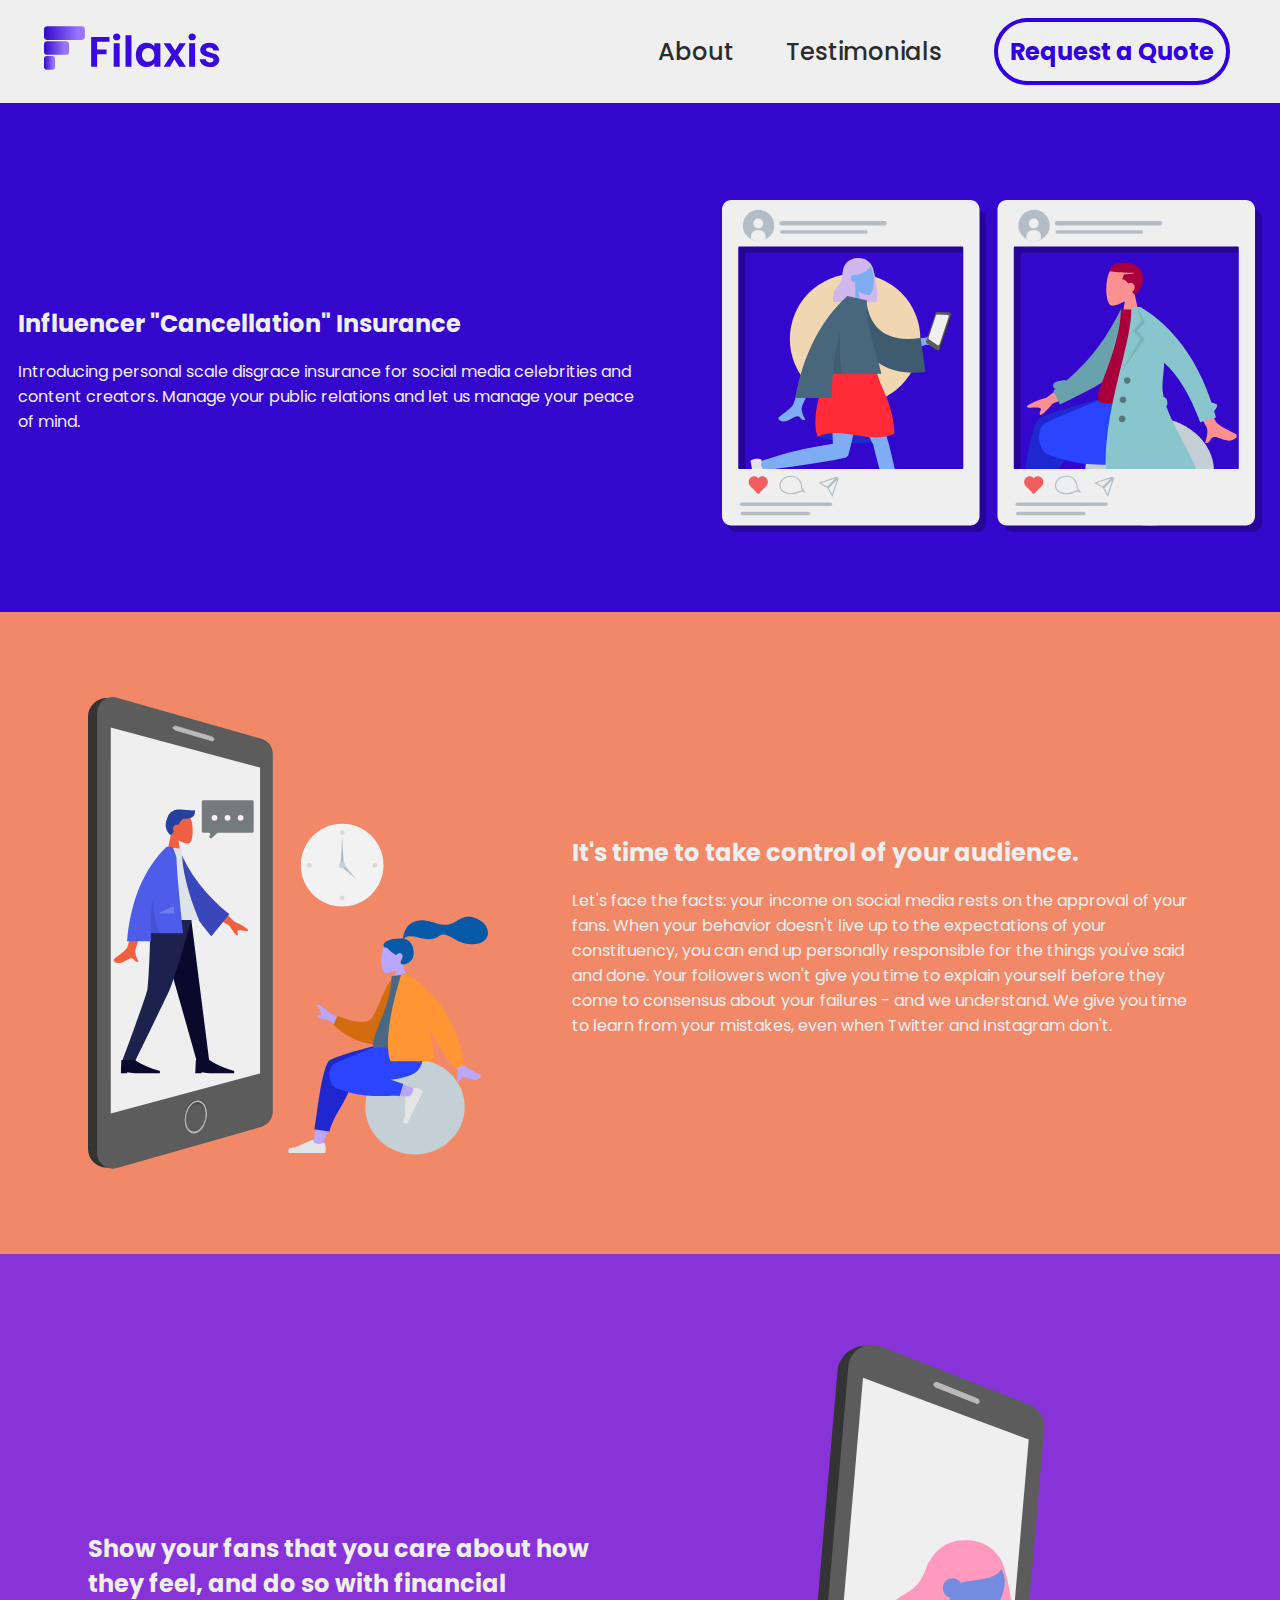
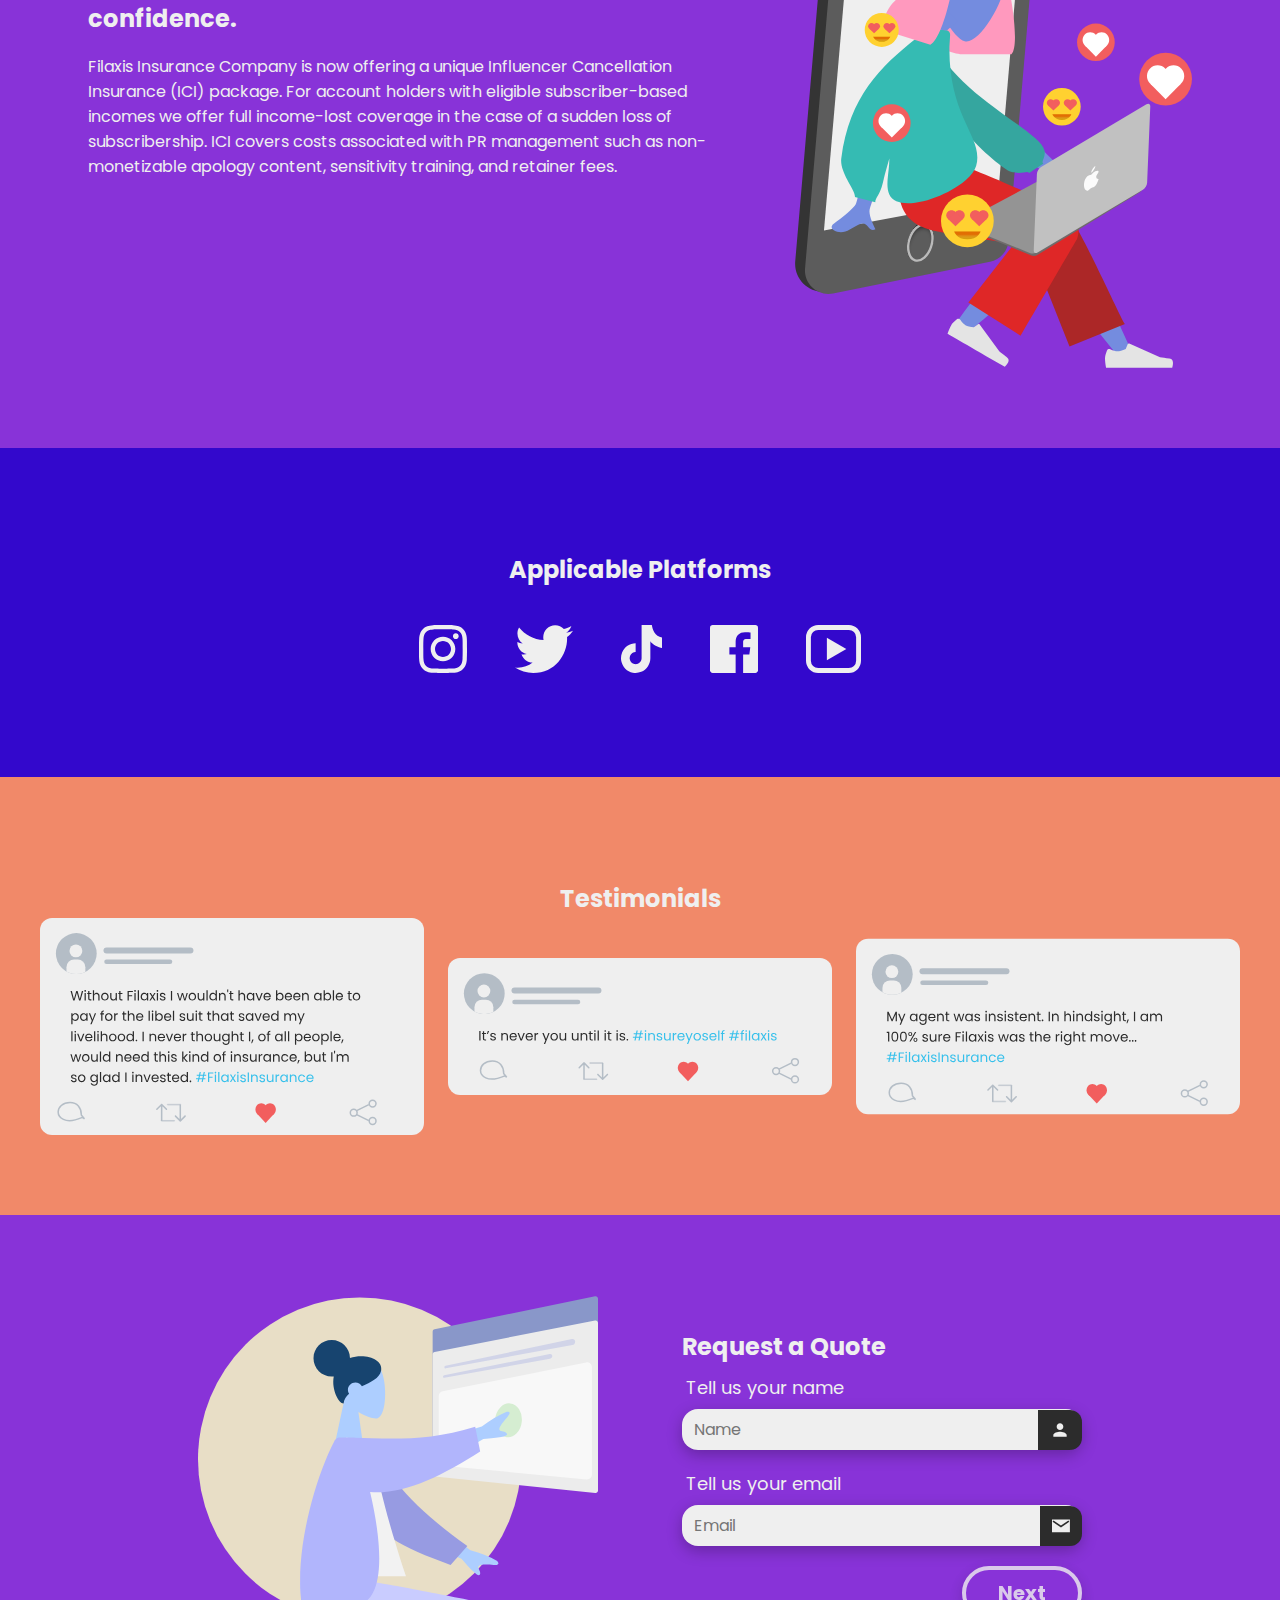
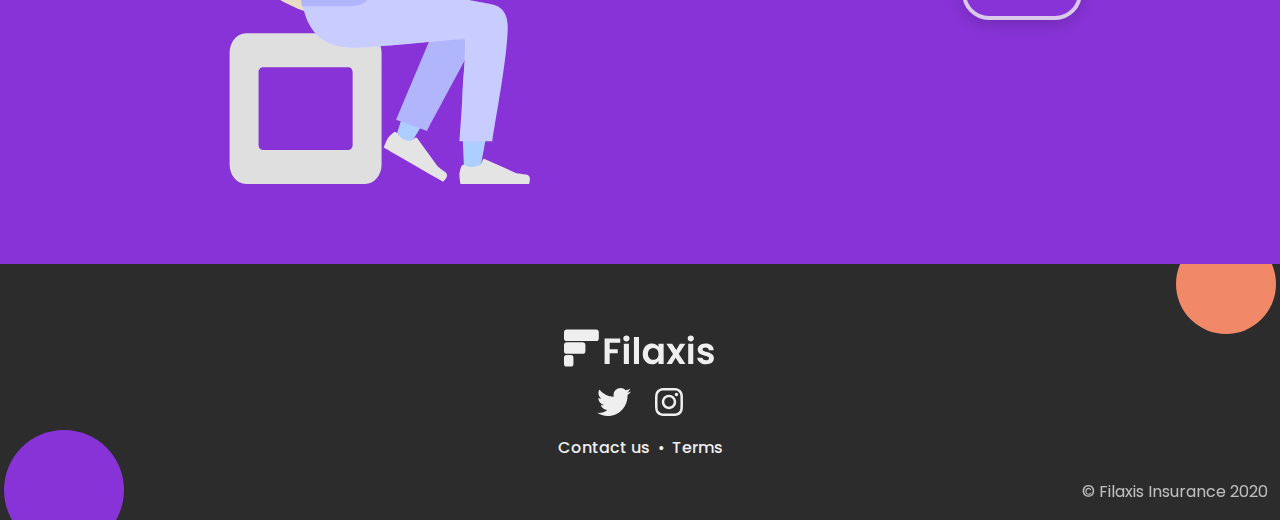
==== commit 5b56c0c0: "input" ====
--- a/index.html
+++ b/index.html
@@ -250,12 +250,14 @@
         <img src="assets/kawaii4.svg" class="kawaii mirror">
         <div class="text-block" style="position: relative;">
           <h3>Request a Quote</h3>
+
+
           <form name="email-form" class="form">
 
             <div class="name-info" id="nameinfo">
               <p>Tell us your name</p>
               <div class="sm-wrapper">
-                <textarea type="text" id="name" name="name" required placeholder="Name" tabindex=1></textarea><br>
+                <input type="text" id="name" name="name" required placeholder="Name" tabindex=1></input><br>
 
                 <img src="assets/user.svg" class="sm-icon" style="right:0">
               </div>
@@ -275,35 +277,35 @@
               <p>Tell us any social media</p>
               <div class="sm-big-wrapper">
                 <div class="sm-wrapper">
-                  <textarea type="text" id="tw" name="tw" maxlength="40" placeholder="Twitter" tabindex=0></textarea>
+                  <input type="text" id="tw" name="tw" maxlength="40" placeholder="Twitter" tabindex=0></input>
                   <img src="assets/twitter.svg" class="sm-icon" id="tw_icon">
                 </div>
 
                 <div class="sm-wrapper">
 
-                  <textarea type="text" id="in" name="in" maxlength="40" placeholder="Instagram" tabindex=0></textarea>
+                  <input type="text" id="in" name="in" maxlength="40" placeholder="Instagram" tabindex=0></input>
 
                   <img src="assets/insta.svg" class="sm-icon" id="in_icon">
                 </div>
 
                 <div class="sm-wrapper">
 
-                  <textarea type="text" id="tik" name="tik" maxlength="40" placeholder="TikTok" tabindex=0></textarea>
+                  <input type="text" id="tik" name="tik" maxlength="40" placeholder="TikTok" tabindex=0></input>
 
                   <img src="assets/tik-tok.svg" class="sm-icon" id="tik_icon">
                 </div>
 
                 <div class="sm-wrapper">
-                  <textarea type="text" id="fb" name="fb" maxlength="50" placeholder="Facebook" tabindex=0></textarea>
+                  <input type="text" id="fb" name="fb" maxlength="50" placeholder="Facebook" tabindex=0></input>
 
                   <img src="assets/facebook-quote.svg" class="sm-icon" id="fb_icon">
                 </div>
 
                 <div class="sm-wrapper">
 
-                  <textarea type="text" id="yt" name="yt" maxlength="40" placeholder="YouTube" tabindex=0></textarea>
-
-                  <img src="assets/youtube.svg" class="sm-icon" id="yt_icon" style=>
+                  <input type="text" id="yt" name="yt" maxlength="40" placeholder="YouTube" tabindex=0></input>
+
+                  <img src="assets/youtube.svg" class="sm-icon" id="yt_icon">
                 </div><br>
               </div>
             </div>
--- a/styles.css
+++ b/styles.css
@@ -62,9 +62,6 @@
 
 a {
   text-decoration: none;
-}
-
-a:visited {
 }
 
 h5 {
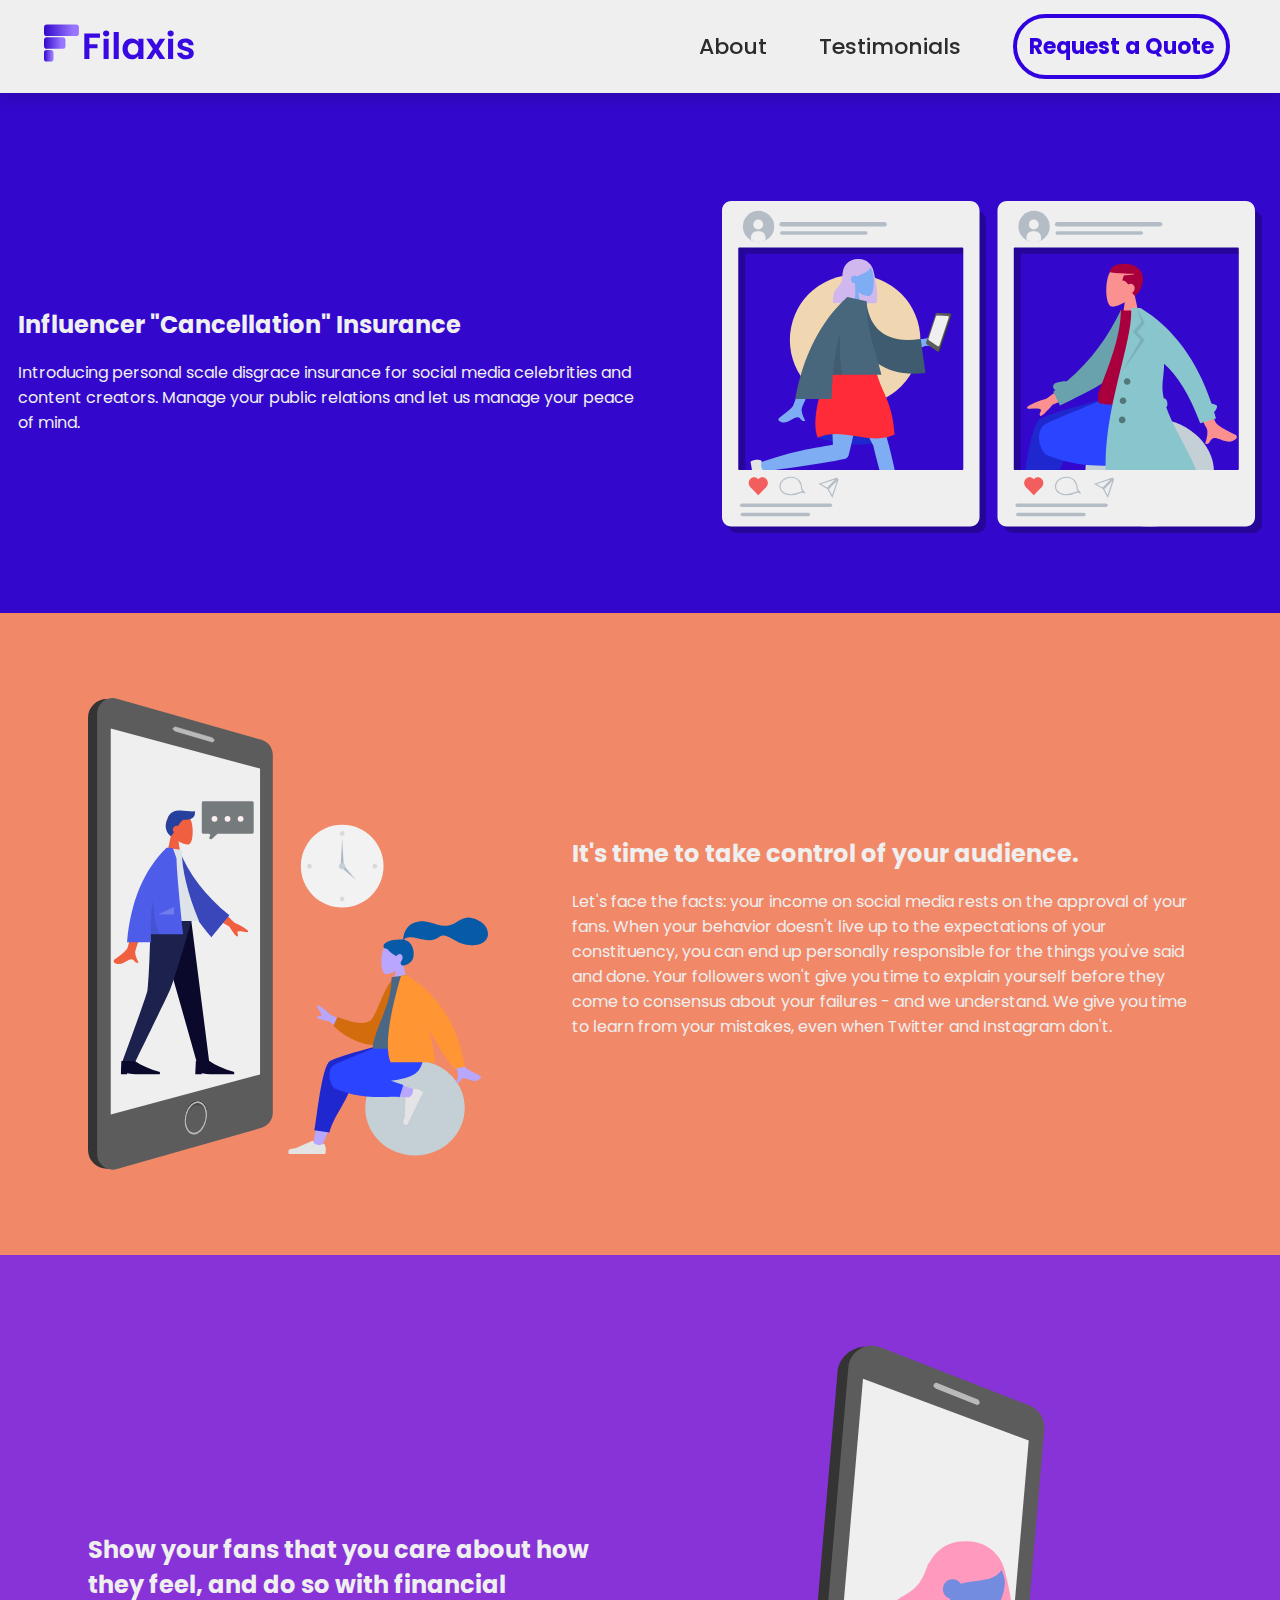
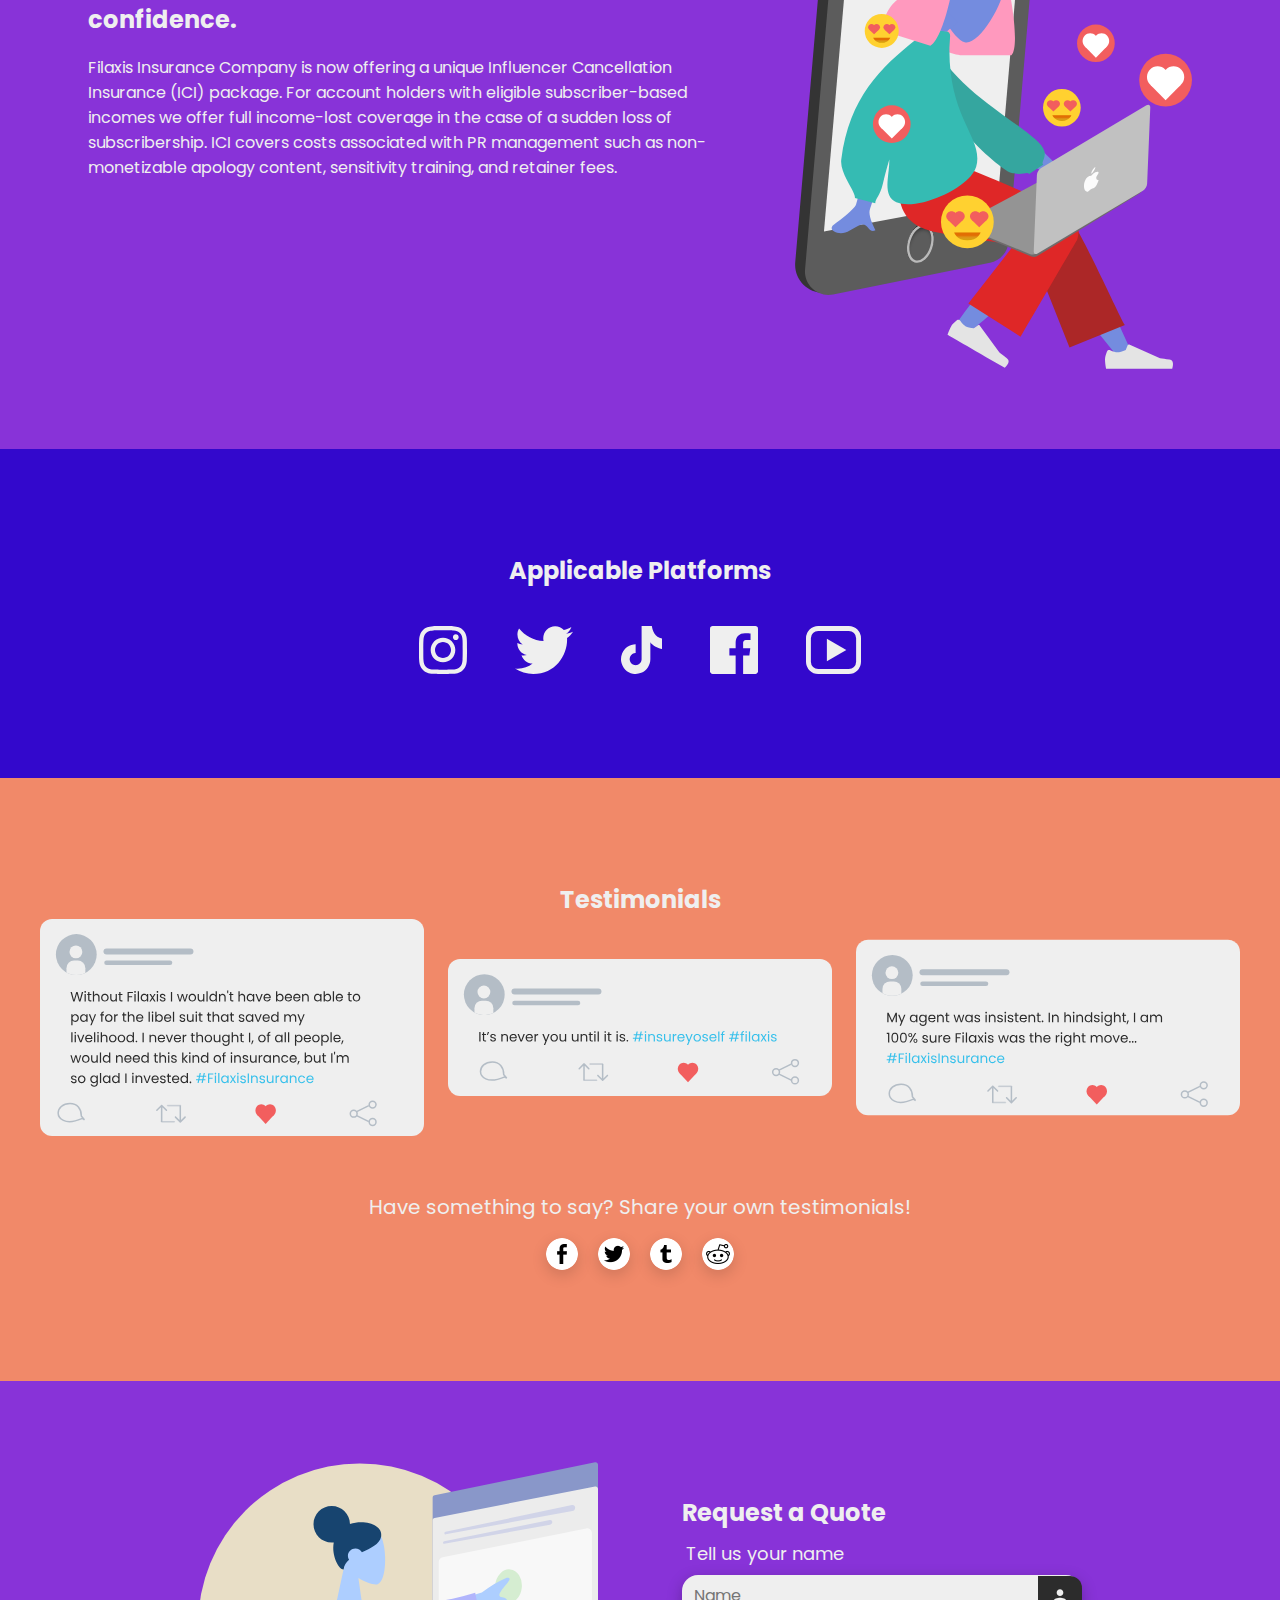
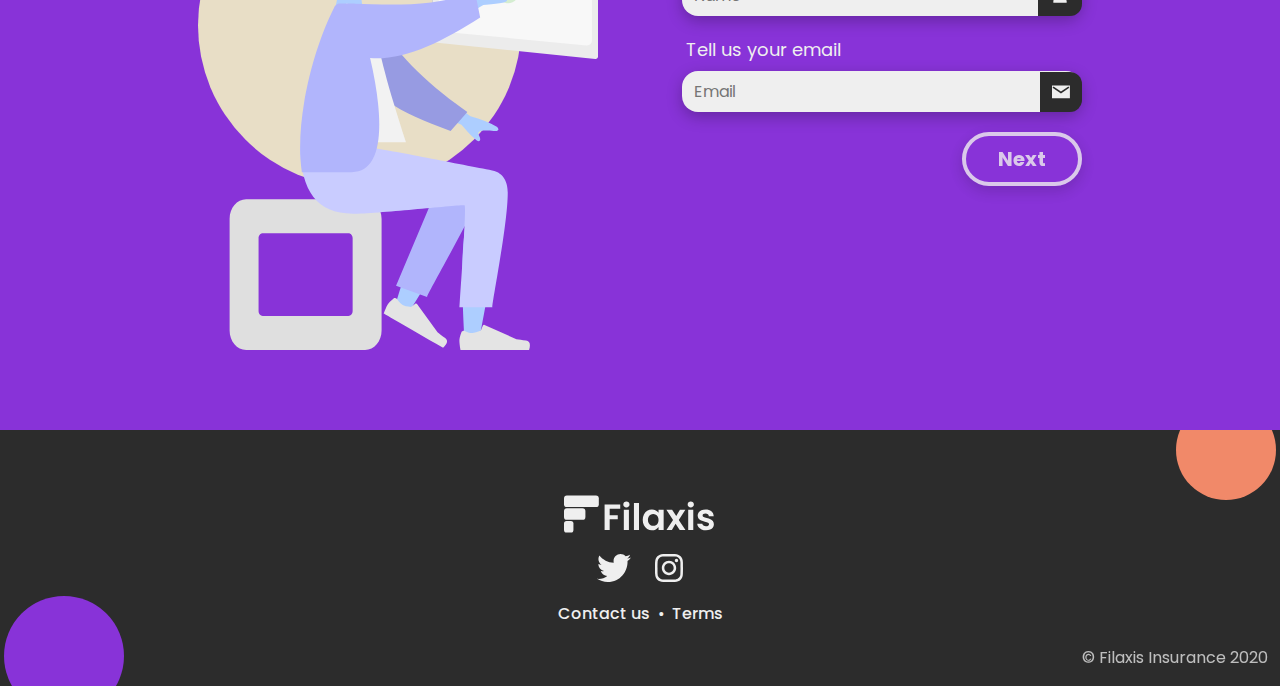
==== commit d62ca105: "sm banner, sm share, i did something else but i dont remember what" ====
--- a/index.html
+++ b/index.html
@@ -9,6 +9,15 @@
   </style>
   <link rel="stylesheet" href="https://cdnjs.cloudflare.com/ajax/libs/font-awesome/4.7.0/css/font-awesome.min.css">
   <link rel="icon" href="./assets/filaxis-small.svg">
+  <meta property="og:title" content="Filaxis Insurance">
+  <meta property="og:image" content="assets/banner.svg">
+  <meta property="og:image:width" content="1500" />
+  <meta property="og:image:height" content="785" />
+  <meta name="twitter:card" content="summary" />
+  <meta name="twitter:title" content="Filaxis Insurance" />
+  <meta name="twitter:image" content="assets/banner.svg" />
+
+  1
   <script>
 
     function mailform() {
@@ -137,6 +146,7 @@
 </head>
 
 <body>
+
   <div class="header"> <a href="/"><img class="logo" src="assets/Filaxis.svg"></a>
 
     <div class="spacer"></div>
@@ -241,6 +251,26 @@
 
             <img src=assets/test3.svg class="tm">
           </div>
+          <div class="share-wrapper">
+            <div class="share">Have something to say? Share your own testimonials!</div>
+
+            <ul class="share-buttons" data-source="simplesharingbuttons.com">
+              <li><a
+                  href="https://www.facebook.com/sharer/sharer.php?u=http%3A%2F%2Fwww.filaxis.pro&quote=Filaxis%20Insurance"
+                  title="Share on Facebook" target="_blank"><img alt="Share on Facebook"
+                    src="assets/Facebook.png" /></a>
+              </li>
+              <li><a
+                  href="https://twitter.com/intent/tweet?source=http%3A%2F%2Fwww.filaxis.pro&text=Filaxis%20Insurance:%20http%3A%2F%2Fwww.filaxis.pro&via=FilaxisInc"
+                  target="_blank" title="Tweet"><img alt="Tweet" src="assets/Twitter.png" /></a></li>
+              <li><a href="http://www.tumblr.com/share?v=3&u=http%3A%2F%2Fwww.filaxis.pro&quote=Filaxis%20Insurance&s="
+                  target="_blank" title="Post to Tumblr"><img alt="Post to Tumblr" src="assets/Tumblr.png" /></a></li>
+              <li><a href="http://www.reddit.com/submit?url=http%3A%2F%2Fwww.filaxis.pro&title=Filaxis%20Insurance"
+                  target="_blank" title="Submit to Reddit"><img alt="Submit to Reddit" src="assets/Reddit.png" /></a>
+              </li>
+
+            </ul>
+          </div>
         </div>
       </div>
     </a>
@@ -262,7 +292,7 @@
                 <img src="assets/user.svg" class="sm-icon" style="right:0">
               </div>
 
-
+              <div class="square-wrapper"><div class="square"></div></div>
               <p>Tell us your email</p>
               <div class="sm-wrapper">
                 <input type="email" id="email" name="email" required placeholder="Email" tabindex=2></input>
@@ -287,7 +317,6 @@
 
                   <img src="assets/insta.svg" class="sm-icon" id="in_icon">
                 </div>
-
                 <div class="sm-wrapper">
 
                   <input type="text" id="tik" name="tik" maxlength="40" placeholder="TikTok" tabindex=0></input>
--- a/styles.css
+++ b/styles.css
@@ -26,10 +26,11 @@
   top: 0;
   background-color: #efefef;
   padding: 24px;
-  padding-top: 12px;
-  padding-bottom: 12px;
+  padding-top: 8px;
+  padding-bottom: 8px;
   align-items: center;
   z-index: 1;
+    box-shadow: rgba(0, 0, 0, 0.15) 0px 5px 15px;
 }
 
 .header a {
@@ -38,7 +39,7 @@
 }
 
 .logo {
-  height: 56px;
+  height: 48px;
   width: auto;
 }
 
@@ -55,7 +56,7 @@
 h2 {
   font-family: "Poppins", sans-serif;
   margin: 6px;
-  font-size: 24px;
+  font-size: 22px;
   font-weight: 500;
   color: #2c2c2c;
 }
@@ -68,6 +69,62 @@
   color: #efefef;
   text-align: center;
   font-family: "Poppins", sans-serif;
+}
+
+.share {
+  font-size: 20px;
+}
+
+.share-wrapper {
+  display: flex;
+  align-items: center;
+  flex-flow: column nowrap;
+  border-radius: 4px;
+  margin-top: 36px;
+  color: #2c2c2c;
+  padding: 20px;
+
+  padding-bottom: 8px;
+}
+
+.share-row {
+  display: flex;
+  flex-flow: row nowrap;
+  align-content: center;
+}
+
+ul.share-buttons{
+  list-style: none;
+  padding: 0;
+  margin: 12px;
+}
+
+ul.share-buttons li{
+  display: inline;
+}
+
+ul.share-buttons .sr-only{
+  position: absolute;
+  clip: rect(1px 1px 1px 1px);
+  clip: rect(1px, 1px, 1px, 1px);
+  padding: 0;
+  border: 0;
+  height: 1px;
+  width: 1px;
+  overflow: hidden;
+}
+
+ul.share-buttons img{
+  width: 32px;
+
+  margin: 4px 8px;
+  box-shadow: rgba(0, 0, 0, 0.15) 0px 5px 15px;
+  border-radius: 50%;
+}
+
+ul.share-buttons img:hover {
+
+  box-shadow: rgba(0, 0, 0, 0.3) 0px 5px 15px;
 }
 
 .terms-block {
@@ -99,12 +156,35 @@
   color: #efefef;
 }
 
-hr {
-  height: 2px;
-  background-color: #2c2c2c;
+
+
+.square {
+  width: 30px;
+  height: 30px;
+  transform: rotate(45deg);
+  border: 2px #efefef solid;
+  position: relative;
+  border-radius: 8px;
+
+}
+
+.square::after {
+  content: '';
+  position: absolute;
+  width: 30px;
+  height: 30px;
+  border: 2px #efefef solid;
+  transform: translate(60%, -69%);
+  border-radius: 8px;
+}
+.square-wrapper {
   width: 100%;
-  padding: 0;
-  margin: 0;
+  display: flex;
+  flex-flow: row nowrap;
+  align-items: center;
+  justify-content: center;
+  margin-bottom: 36px;
+  display: none;
 }
 
 .bigSection {
@@ -127,7 +207,7 @@
 }
 
 .section.first {
-  padding-top: 200px;
+  padding-top: 176px;
   background-color: #3308cc;
   color: #efefef;
   background-color: #3308cc;
@@ -590,6 +670,7 @@
   bottom: 4px;
   transition: opacity 300ms ease-in-out;
   z-index: 0;
+  pointer-events: none;
 }
 
 @-webkit-keyframes load7 {
@@ -658,6 +739,11 @@
     height: 400px;
   }
 
+  .share {
+    font-size: 16px;
+    text-align: center;
+  }
+
   .kawaii,
   .kawaii.mirror,
   .kawaii.first {
@@ -679,10 +765,22 @@
     max-width: calc(100vw - 72px);
   }
 
+  .square-wrapper {
+    display: flex;
+  }
+
+  .name-info .sm-wrapper {
+    margin-bottom: 56px;
+  }
+
   .next,
   .submit {
     font-size: 18px;
     width: 120px;
+  }
+
+  .next {
+    top: 300px;
   }
 
   input {
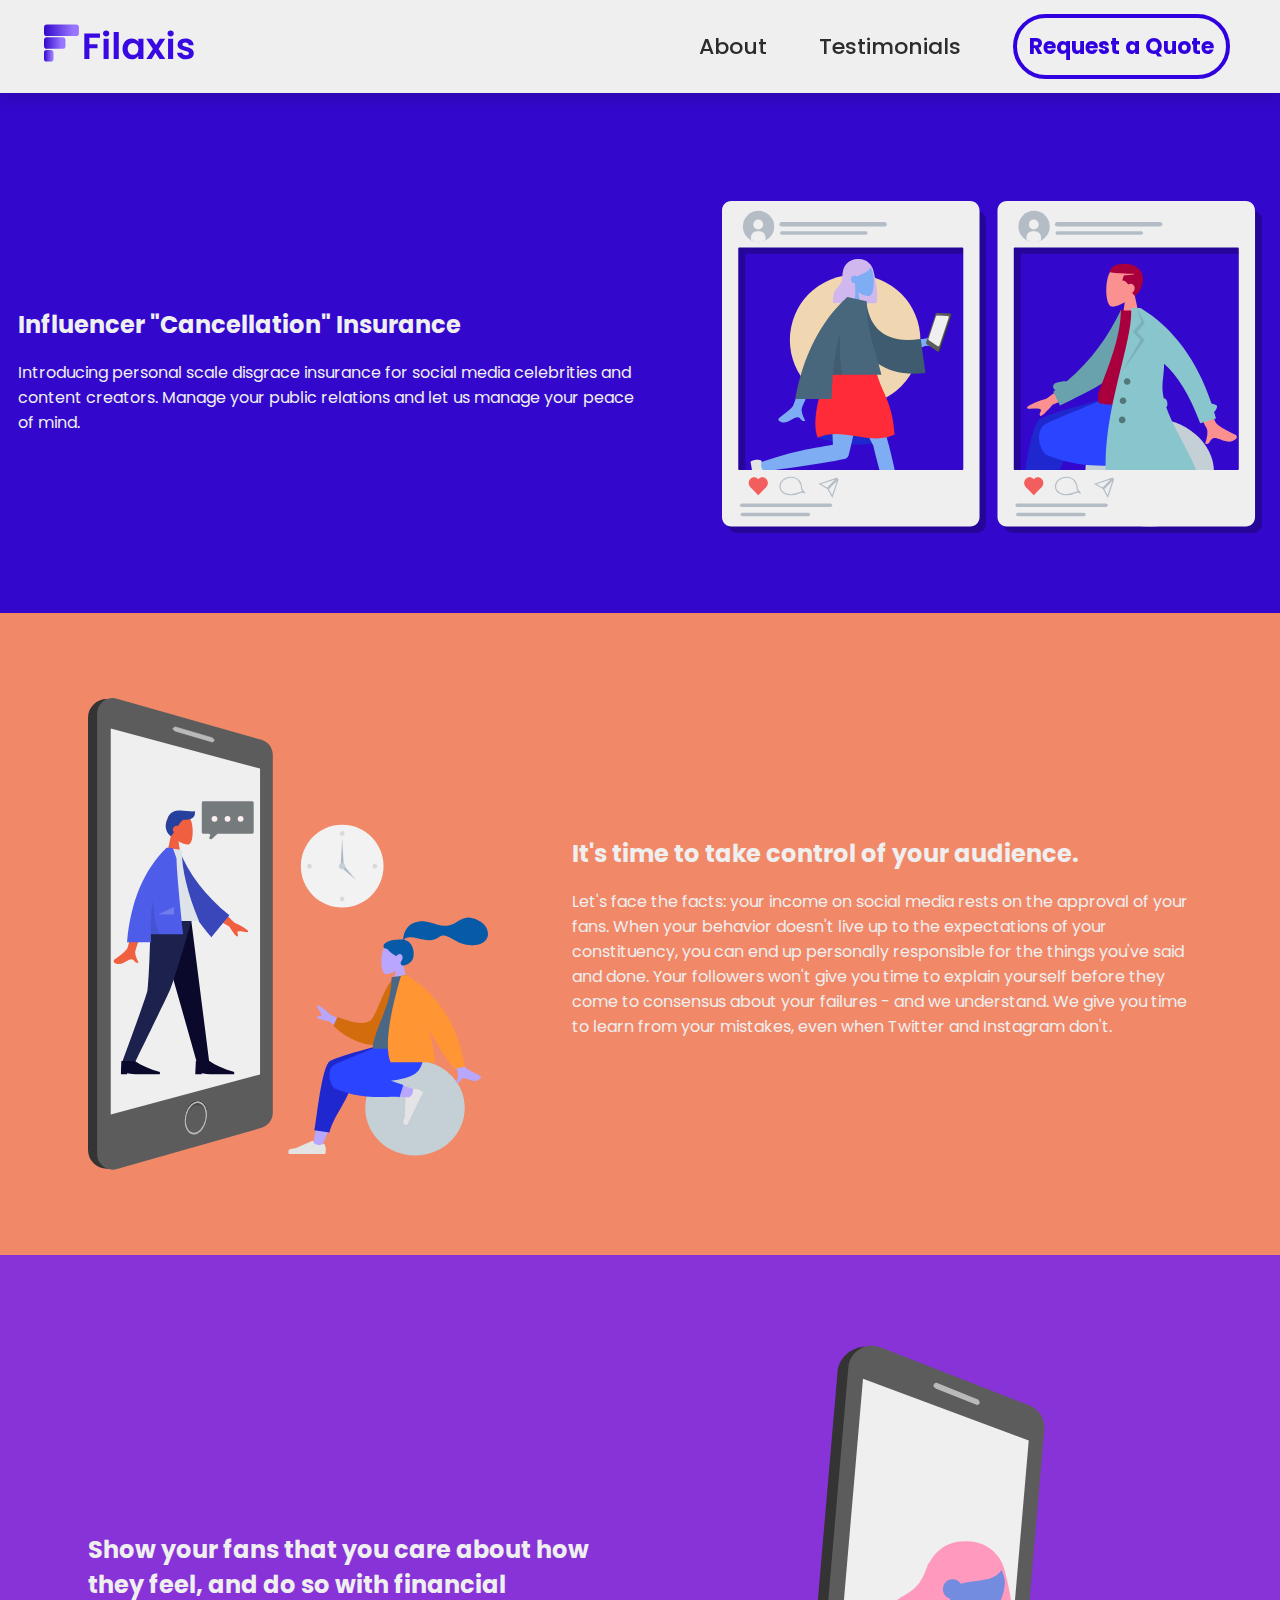
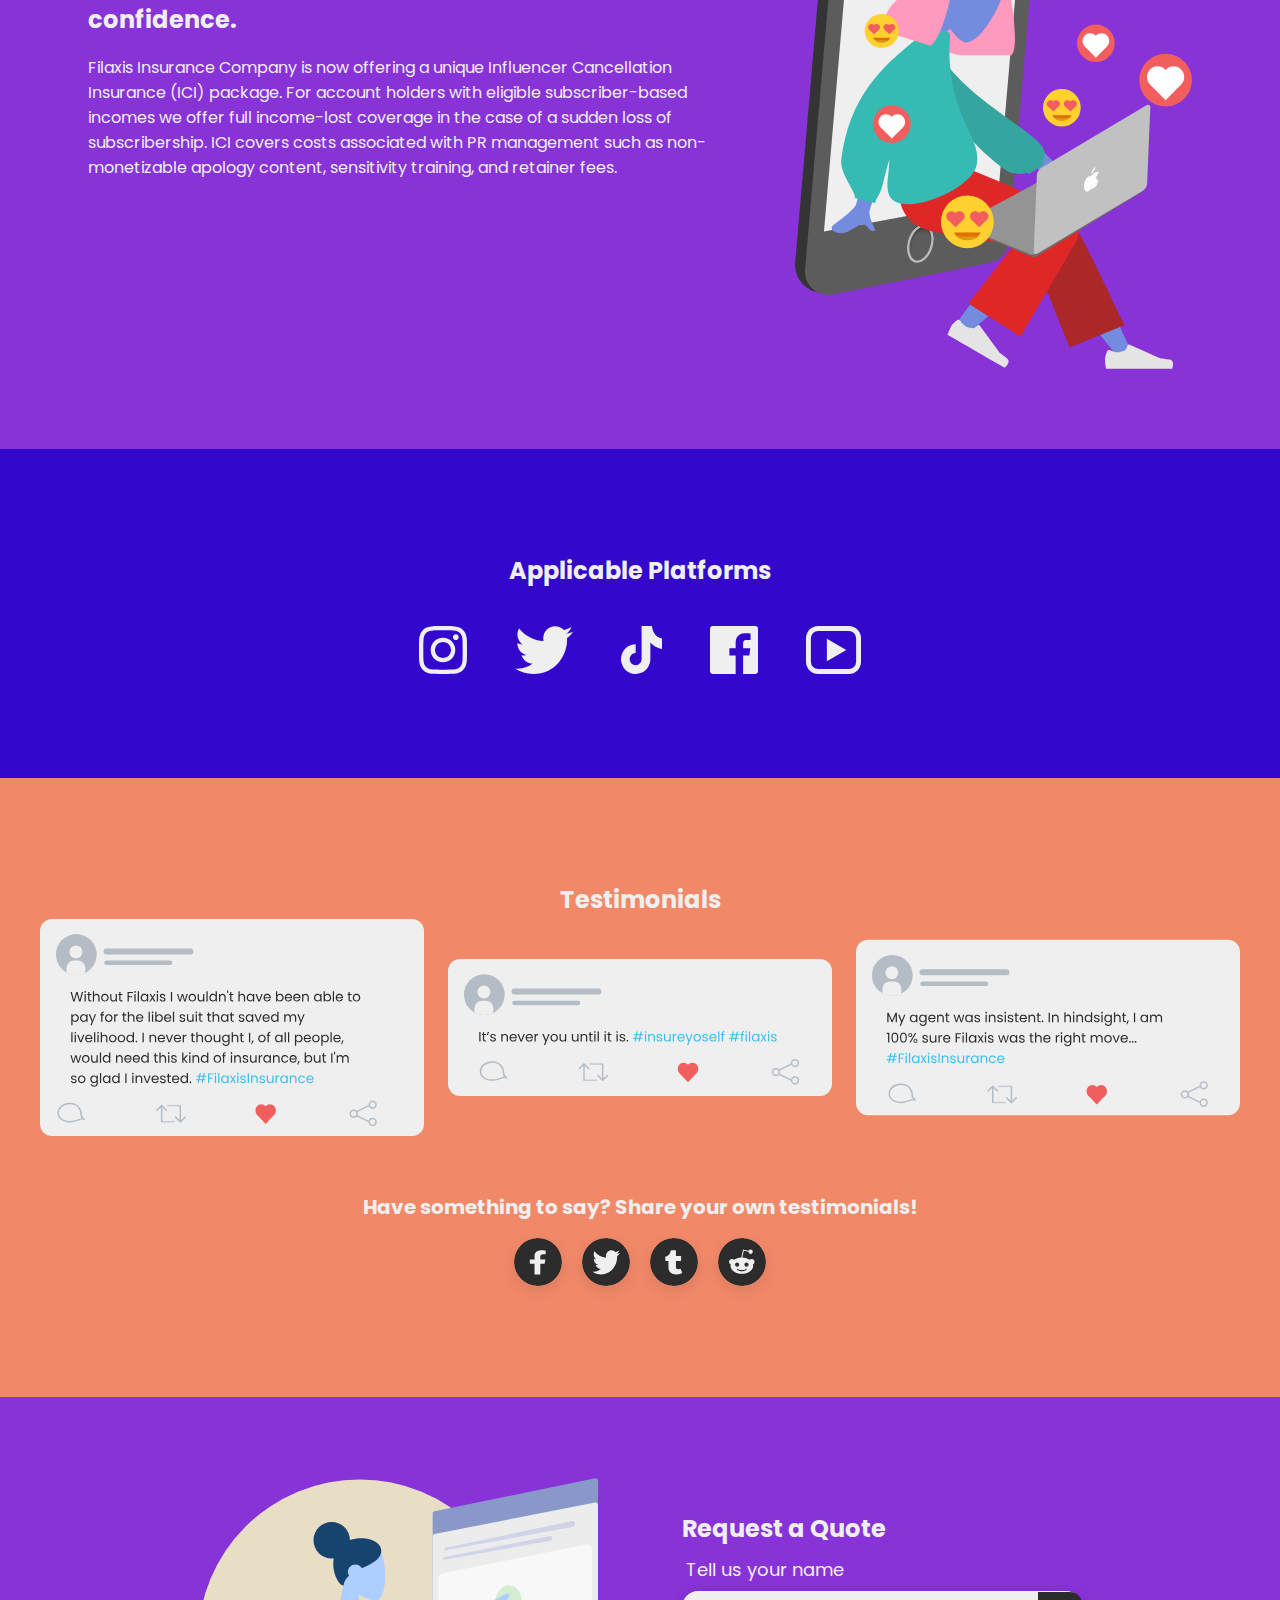
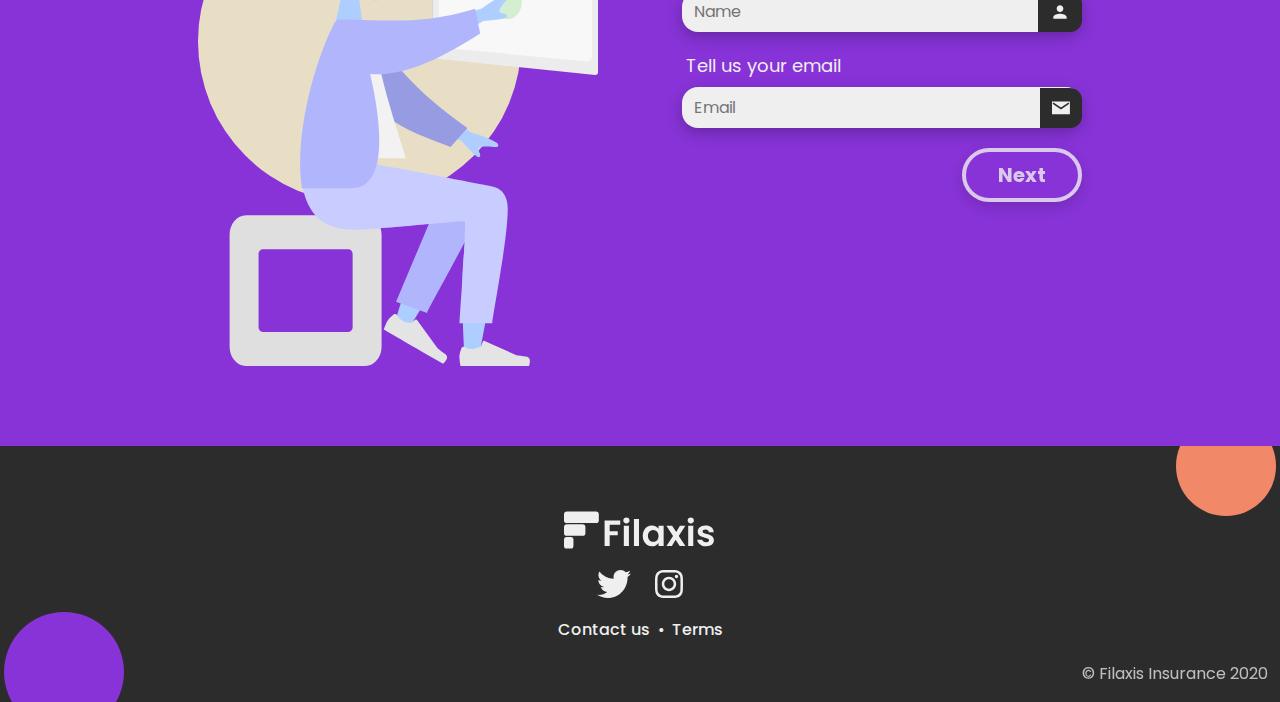
==== commit 095195fb: "some changes" ====
--- a/index.html
+++ b/index.html
@@ -258,15 +258,15 @@
               <li><a
                   href="https://www.facebook.com/sharer/sharer.php?u=http%3A%2F%2Fwww.filaxis.pro&quote=Filaxis%20Insurance"
                   title="Share on Facebook" target="_blank"><img alt="Share on Facebook"
-                    src="assets/Facebook.png" /></a>
+                    src="assets/fb-share.svg" /></a>
               </li>
               <li><a
                   href="https://twitter.com/intent/tweet?source=http%3A%2F%2Fwww.filaxis.pro&text=Filaxis%20Insurance:%20http%3A%2F%2Fwww.filaxis.pro&via=FilaxisInc"
-                  target="_blank" title="Tweet"><img alt="Tweet" src="assets/Twitter.png" /></a></li>
+                  target="_blank" title="Tweet"><img alt="Tweet" src="assets/twitter-share.svg" /></a></li>
               <li><a href="http://www.tumblr.com/share?v=3&u=http%3A%2F%2Fwww.filaxis.pro&quote=Filaxis%20Insurance&s="
-                  target="_blank" title="Post to Tumblr"><img alt="Post to Tumblr" src="assets/Tumblr.png" /></a></li>
+                  target="_blank" title="Post to Tumblr"><img alt="Post to Tumblr" src="assets/tumblr-share.svg" /></a></li>
               <li><a href="http://www.reddit.com/submit?url=http%3A%2F%2Fwww.filaxis.pro&title=Filaxis%20Insurance"
-                  target="_blank" title="Submit to Reddit"><img alt="Submit to Reddit" src="assets/Reddit.png" /></a>
+                  target="_blank" title="Submit to Reddit"><img alt="Submit to Reddit" src="assets/reddit-share.svg" /></a>
               </li>
 
             </ul>
--- a/styles.css
+++ b/styles.css
@@ -73,6 +73,7 @@
 
 .share {
   font-size: 20px;
+  font-weight: 700;
 }
 
 .share-wrapper {
@@ -115,16 +116,16 @@
 }
 
 ul.share-buttons img{
-  width: 32px;
+  width: 48px;
 
   margin: 4px 8px;
-  box-shadow: rgba(0, 0, 0, 0.15) 0px 5px 15px;
+  box-shadow: rgba(0, 0, 0, 0.1) 0px 5px 15px;
   border-radius: 50%;
 }
 
 ul.share-buttons img:hover {
 
-  box-shadow: rgba(0, 0, 0, 0.3) 0px 5px 15px;
+  box-shadow: rgba(0, 0, 0, 0.18) 0px 5px 15px;
 }
 
 .terms-block {
@@ -244,7 +245,7 @@
   font-size: 20px;
   cursor: pointer;
   transition: opacity 300ms ease-in-out;
-  z-index: 1;
+  z-index: 0;
   box-shadow: rgba(0, 0, 0, 0.2) 0px 5px 15px;
   position: absolute;
   top: 200px;
@@ -395,7 +396,7 @@
   right: 0;
   cursor: pointer;
   transition: opacity 300ms ease-in-out;
-  z-index: 1;
+  z-index: 0;
   box-shadow: rgba(0, 0, 0, 0.2) 0px 5px 15px;
   bottom: 0px;
   right: 0;
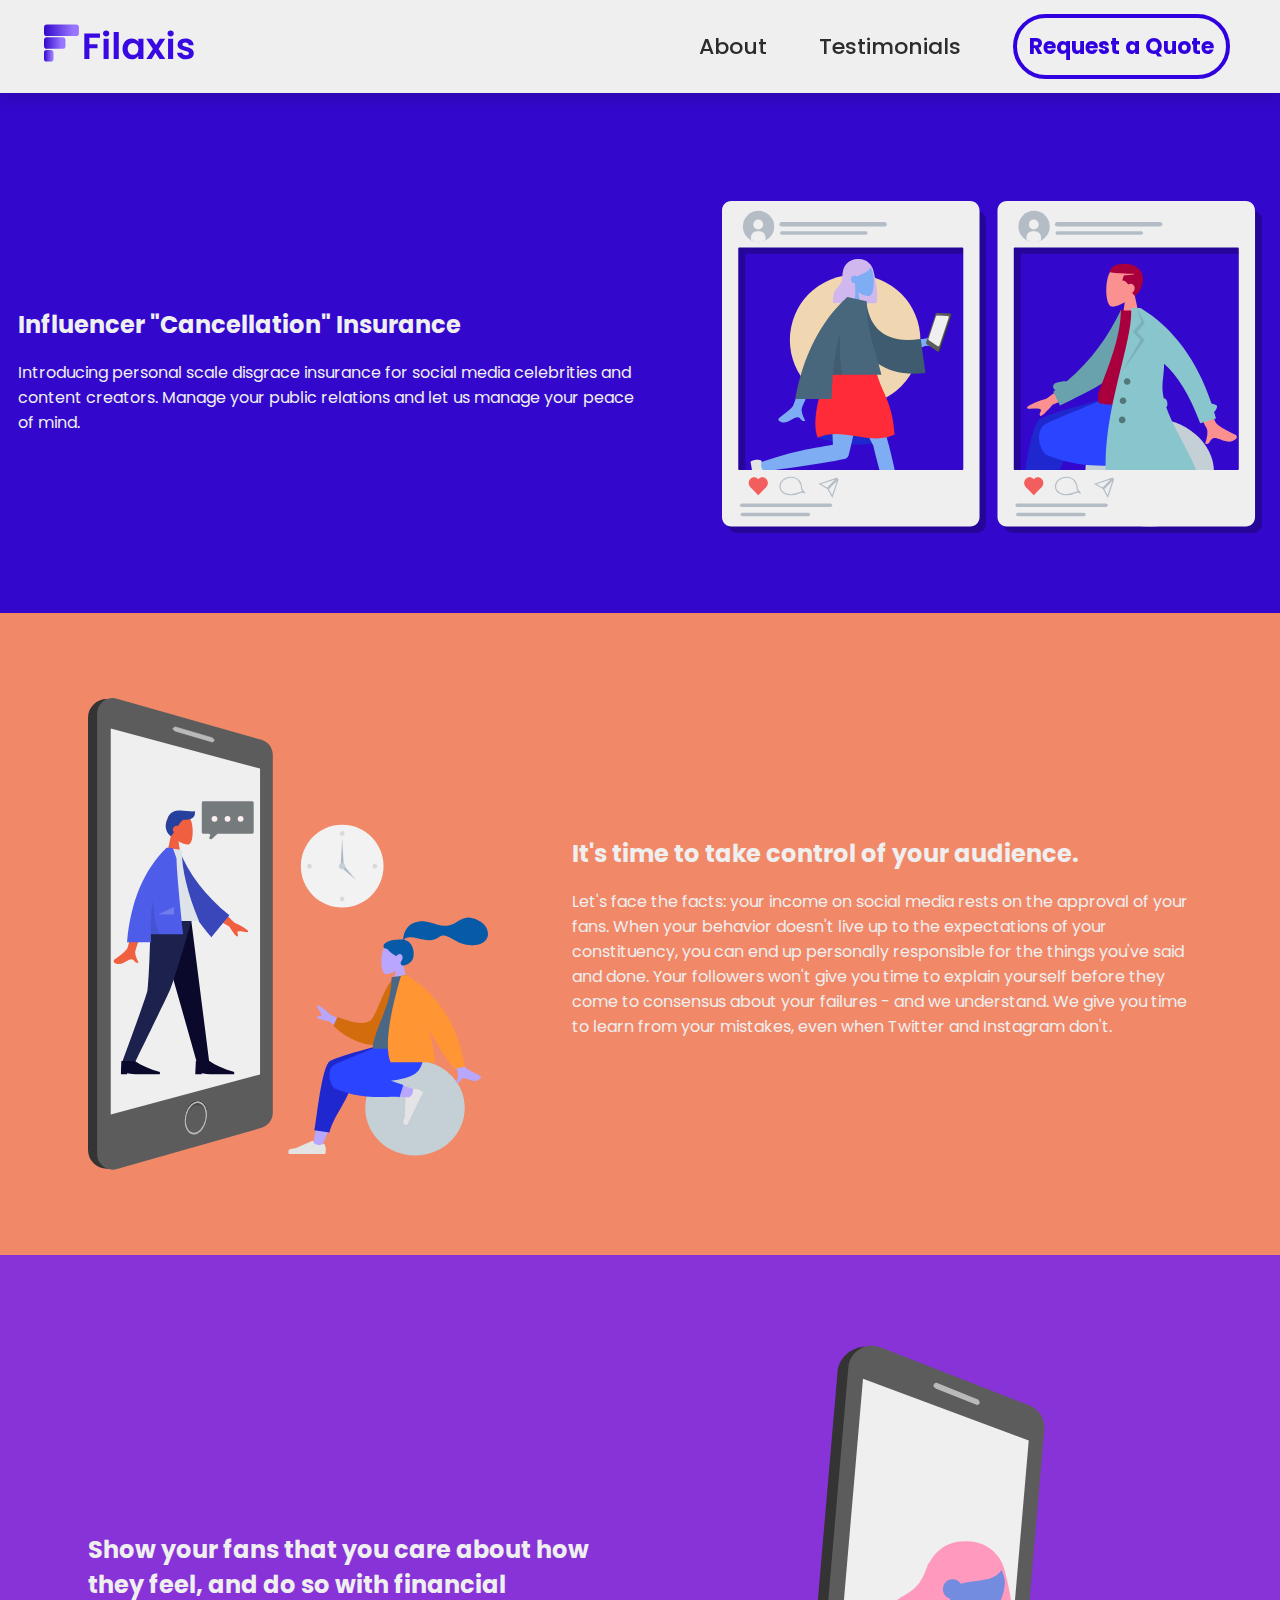
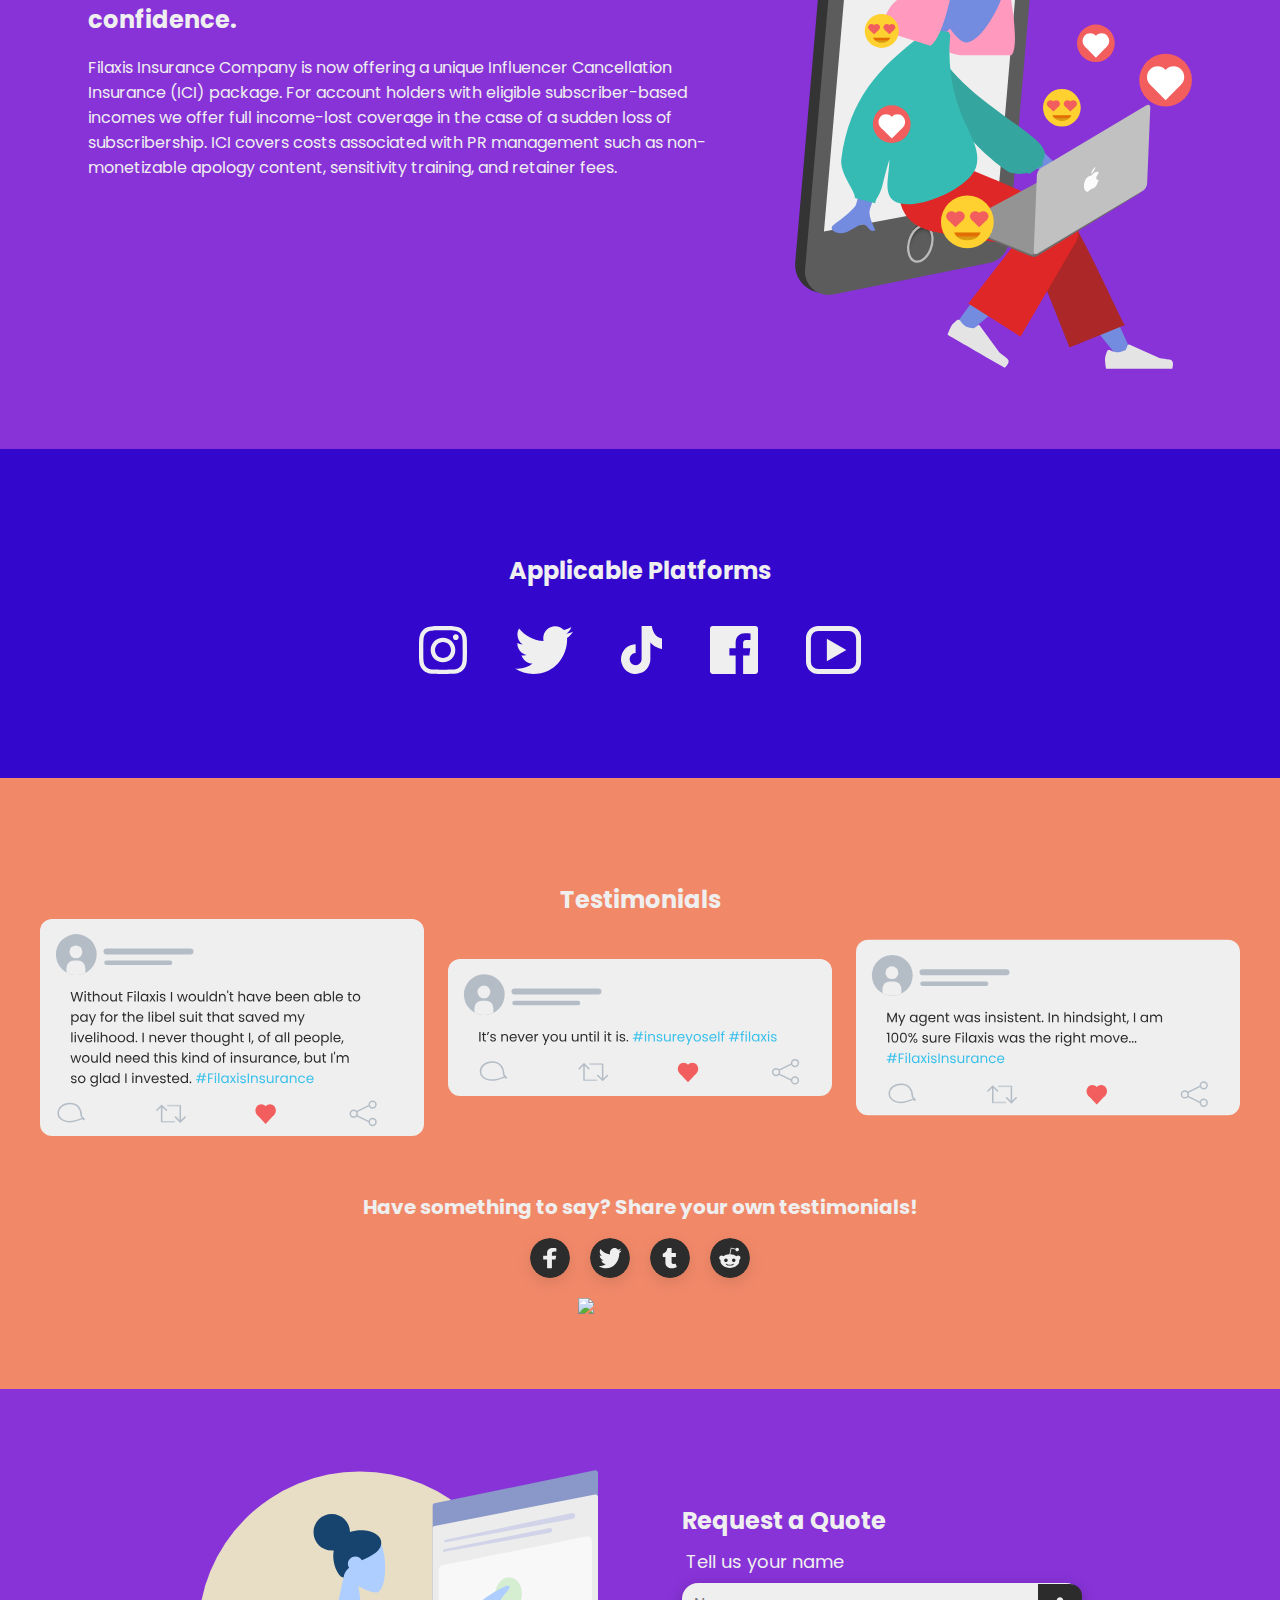
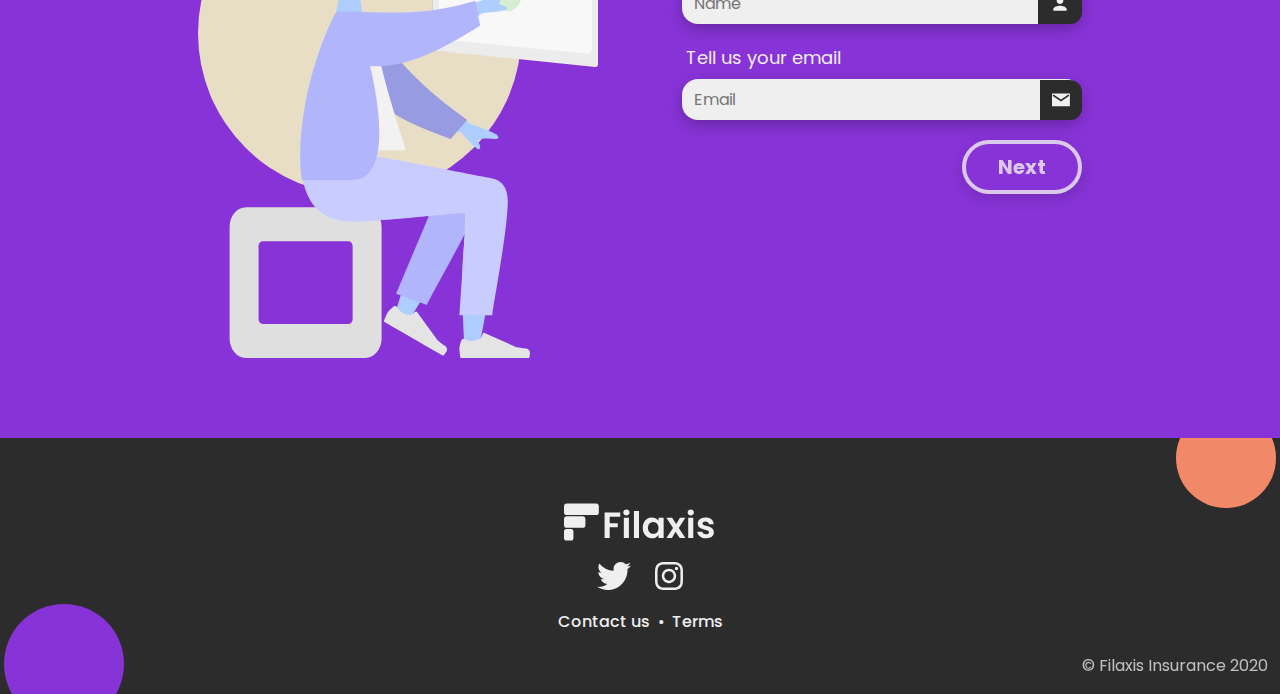
==== commit 0b630f27: "finalize" ====
--- a/index.html
+++ b/index.html
@@ -268,6 +268,7 @@
               <li><a href="http://www.reddit.com/submit?url=http%3A%2F%2Fwww.filaxis.pro&title=Filaxis%20Insurance"
                   target="_blank" title="Submit to Reddit"><img alt="Submit to Reddit" src="assets/reddit-share.svg" /></a>
               </li>
+              <img src="assets/shares.svg" class="share-img"></img>
 
             </ul>
           </div>
--- a/styles.css
+++ b/styles.css
@@ -98,6 +98,7 @@
   list-style: none;
   padding: 0;
   margin: 12px;
+  position: relative;
 }
 
 ul.share-buttons li{
@@ -116,11 +117,26 @@
 }
 
 ul.share-buttons img{
-  width: 48px;
+  width: 40px;
 
   margin: 4px 8px;
   box-shadow: rgba(0, 0, 0, 0.1) 0px 5px 15px;
   border-radius: 50%;
+}
+
+ ul.share-buttons .share-img {
+  height: 44px;
+  width: auto;
+  border-radius: unset;
+  box-shadow: unset;
+  position: absolute;
+  left: 48px;
+  top: 60px;
+}
+
+ul.share-buttons .share-img:hover {
+  box-shadow: unset;
+  width: auto;
 }
 
 ul.share-buttons img:hover {
@@ -1010,4 +1026,5 @@
     height: auto;
     padding-top: 16px;
   }
-}
+ 
+}
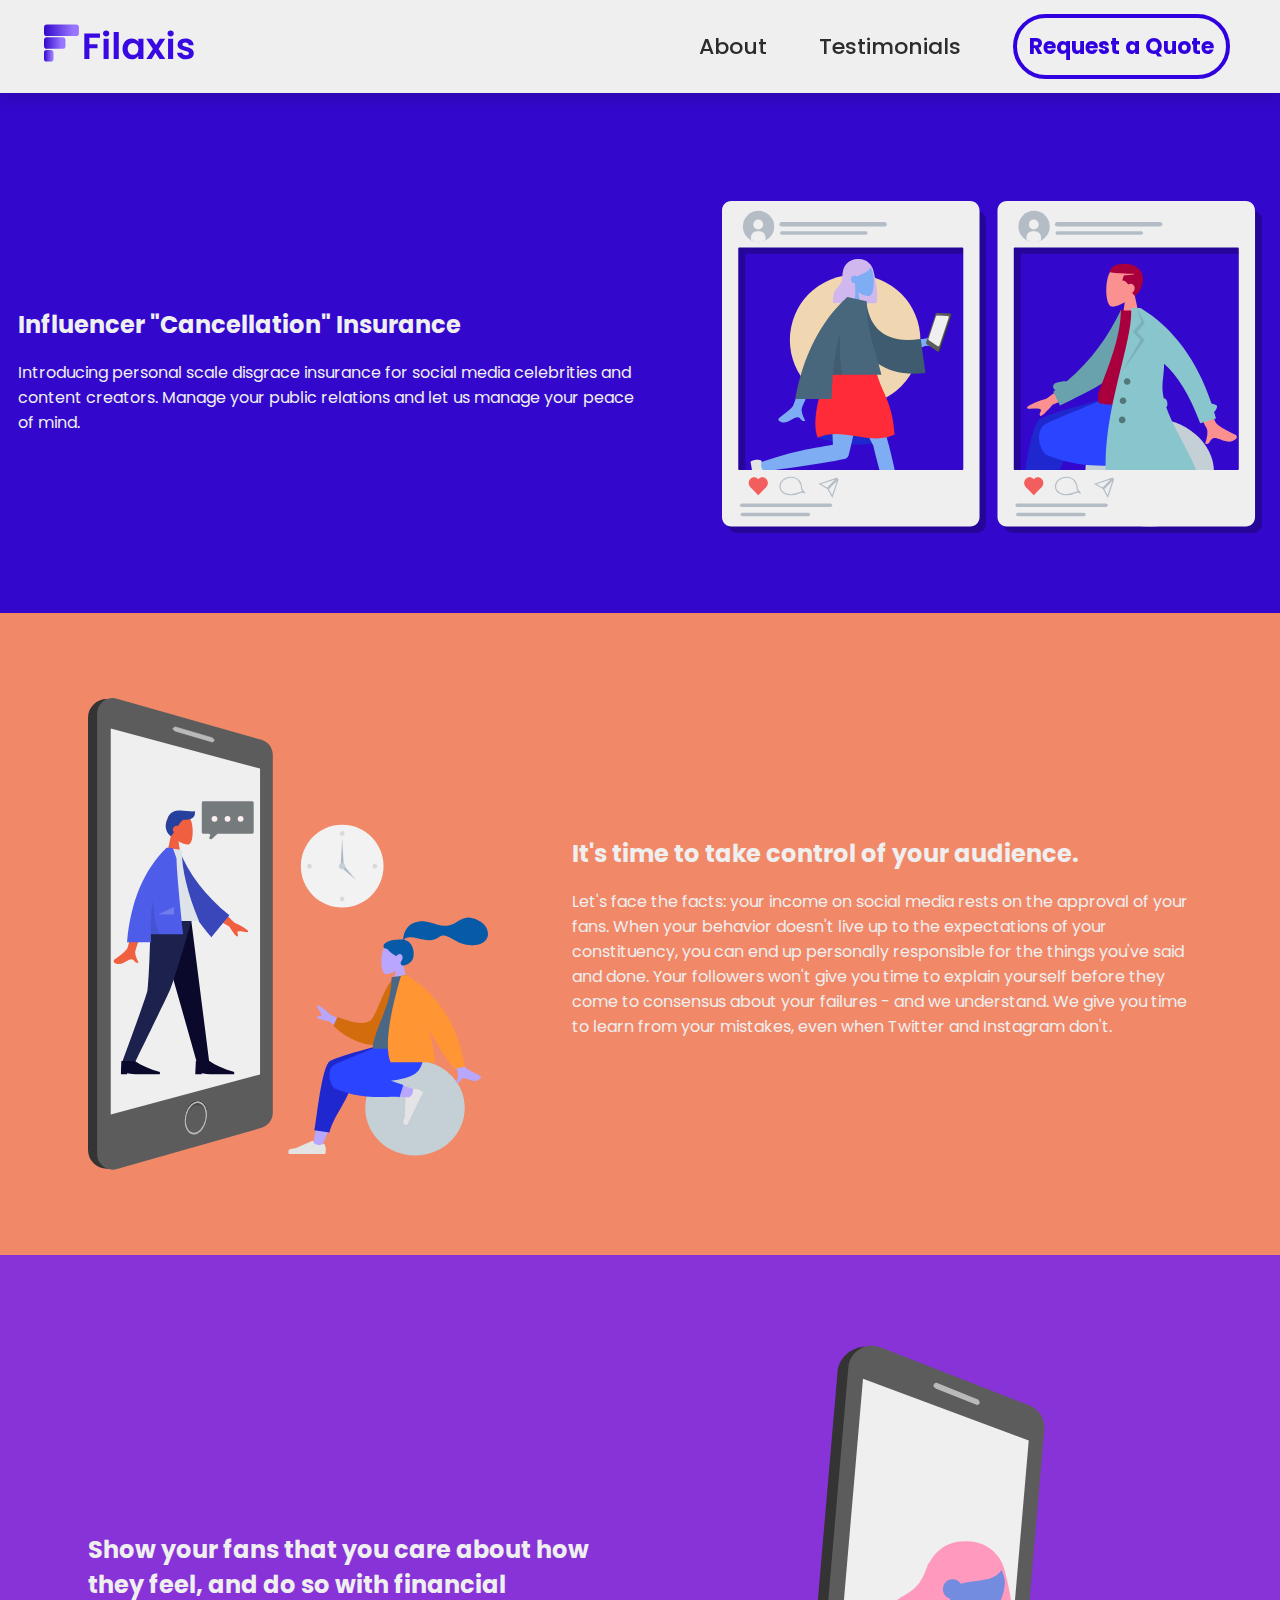
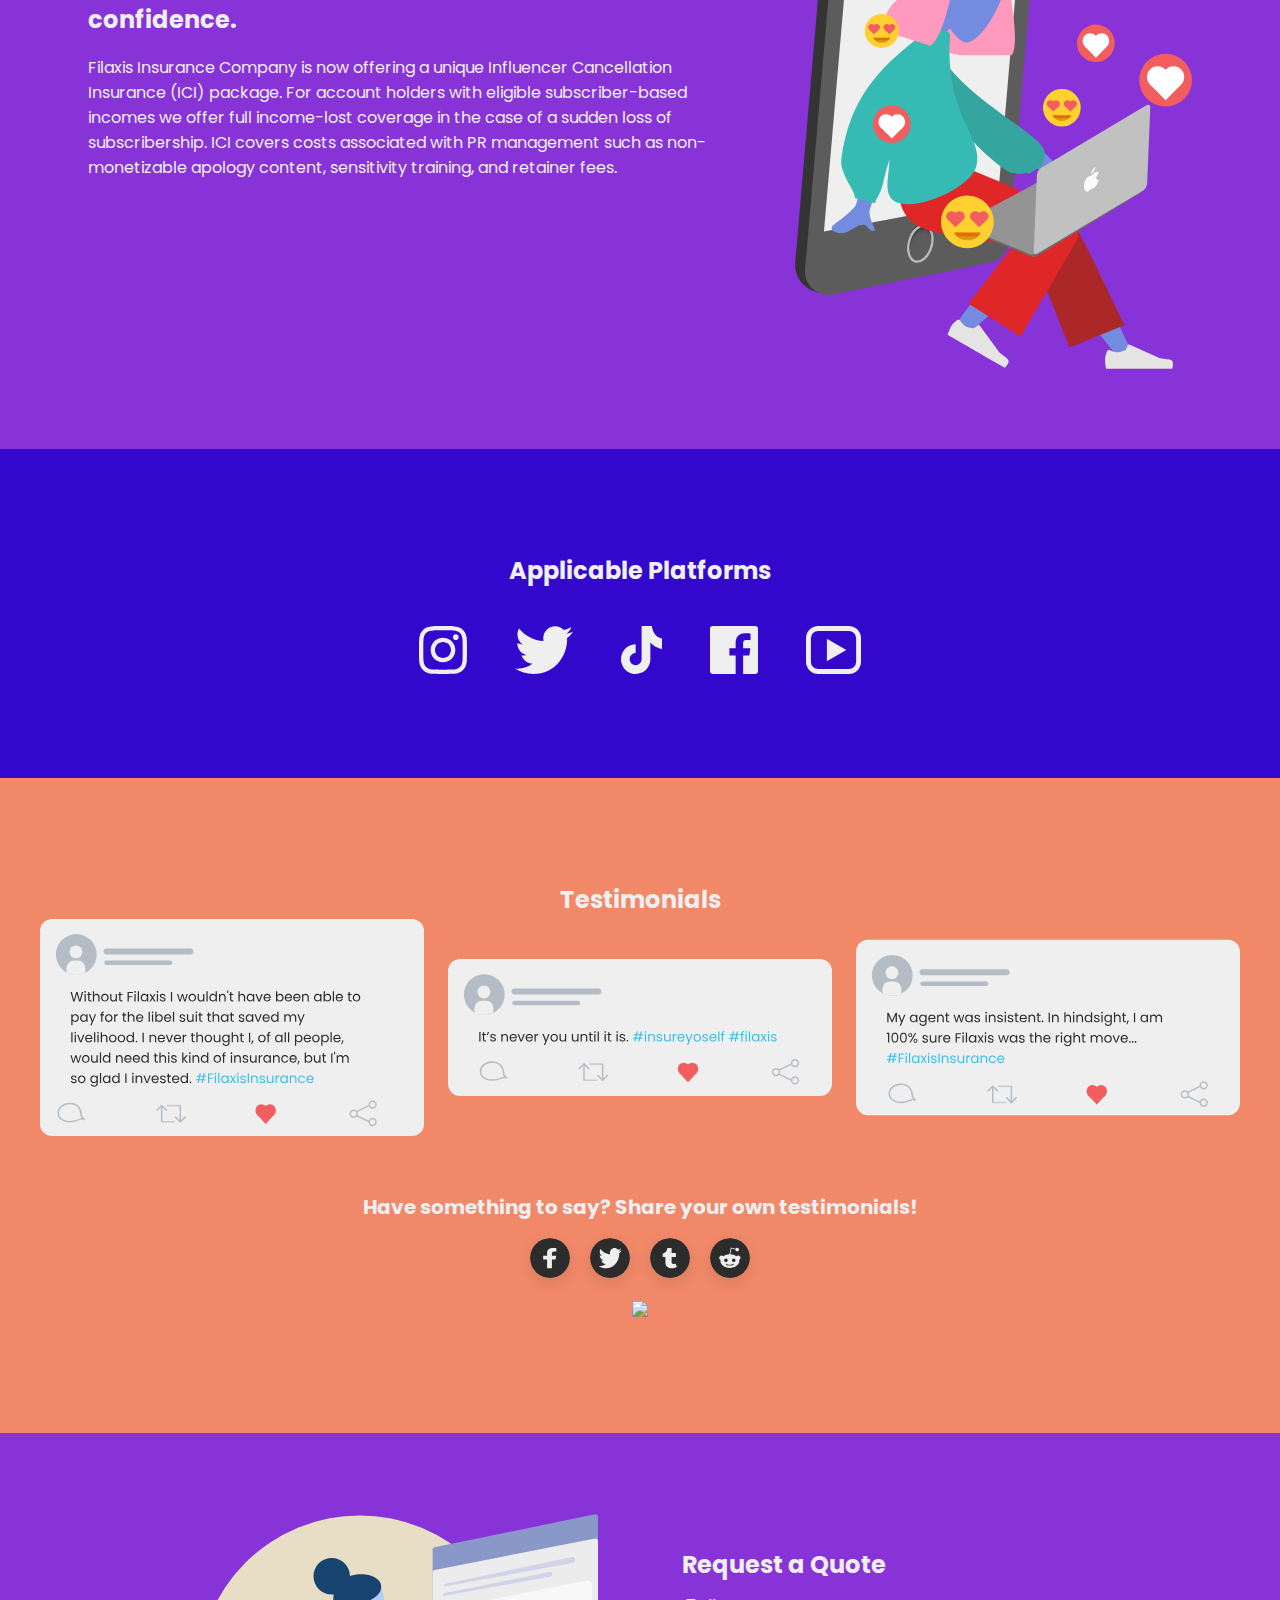
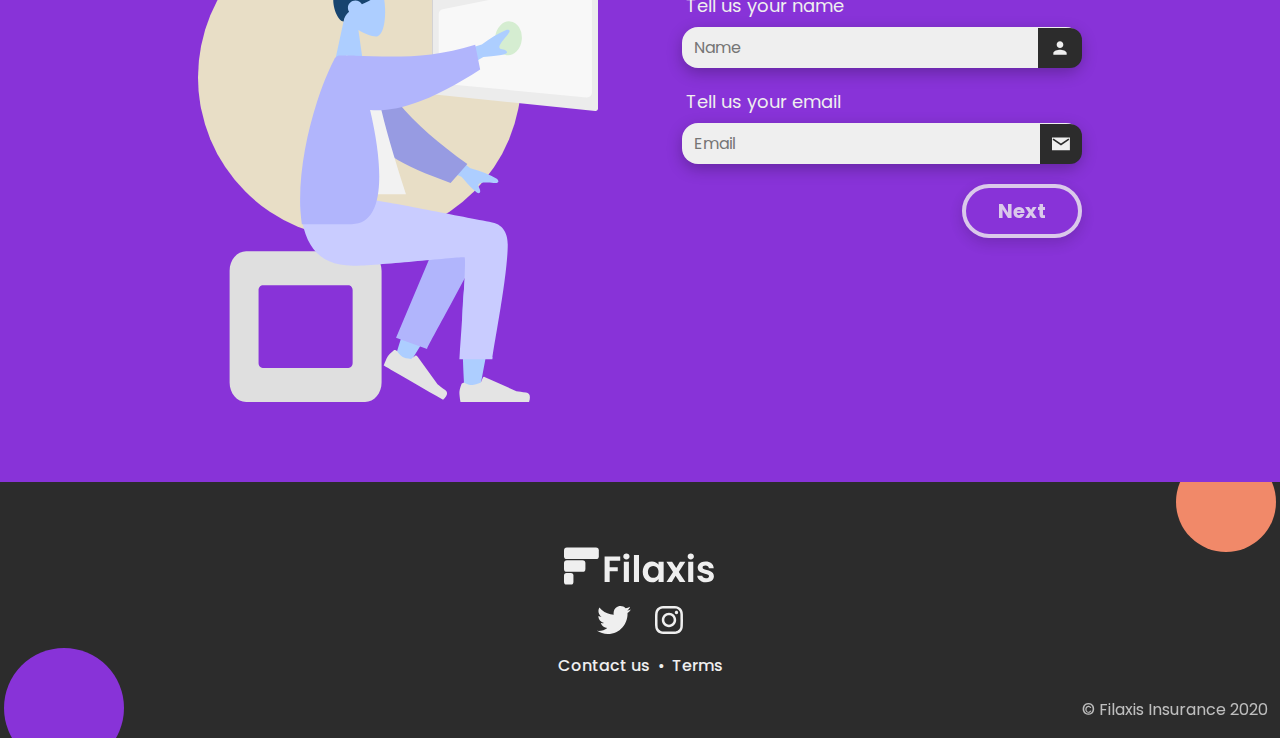
==== commit b2b9c03b: "fix share img" ====
--- a/index.html
+++ b/index.html
@@ -268,9 +268,10 @@
               <li><a href="http://www.reddit.com/submit?url=http%3A%2F%2Fwww.filaxis.pro&title=Filaxis%20Insurance"
                   target="_blank" title="Submit to Reddit"><img alt="Submit to Reddit" src="assets/reddit-share.svg" /></a>
               </li>
+
+            </ul>
+
               <img src="assets/shares.svg" class="share-img"></img>
-
-            </ul>
           </div>
         </div>
       </div>
--- a/styles.css
+++ b/styles.css
@@ -124,20 +124,14 @@
   border-radius: 50%;
 }
 
- ul.share-buttons .share-img {
+ .share-img {
   height: 44px;
   width: auto;
   border-radius: unset;
   box-shadow: unset;
-  position: absolute;
-  left: 48px;
-  top: 60px;
-}
-
-ul.share-buttons .share-img:hover {
-  box-shadow: unset;
-  width: auto;
-}
+}
+
+
 
 ul.share-buttons img:hover {
 
